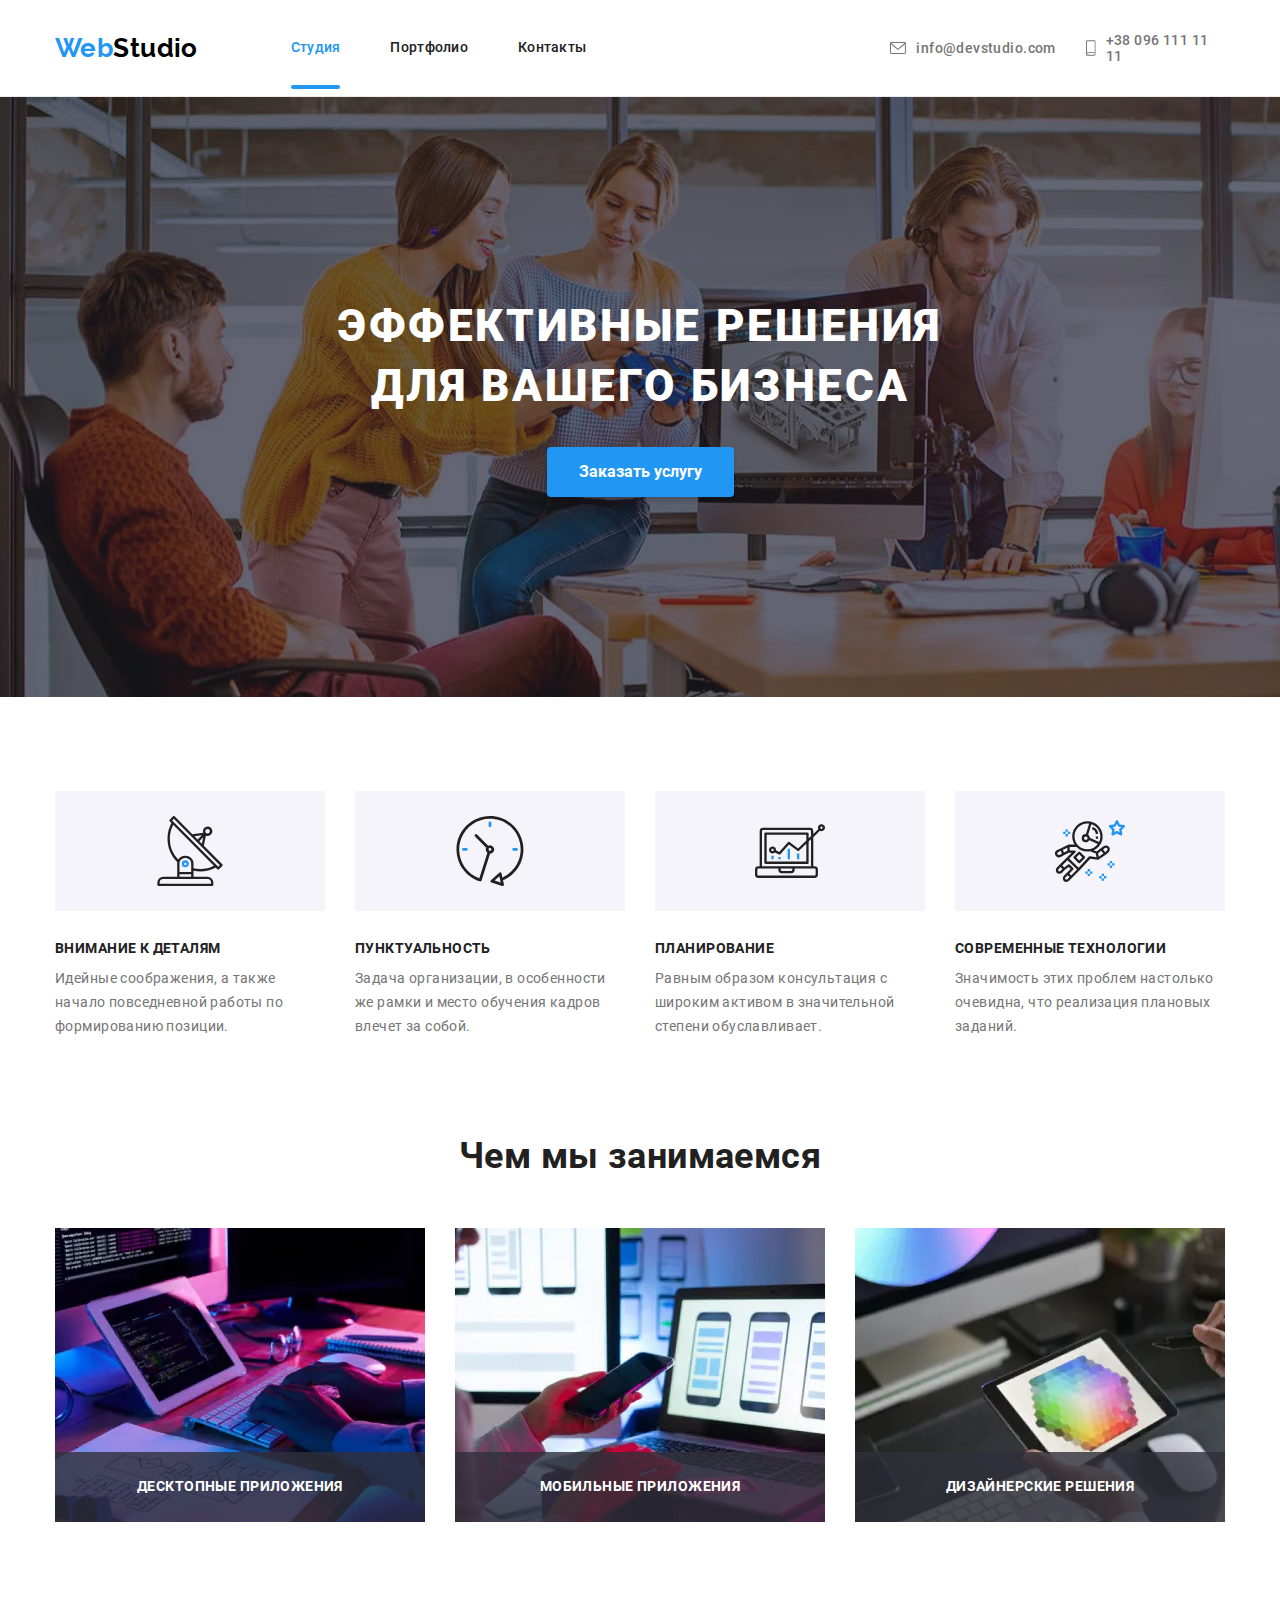
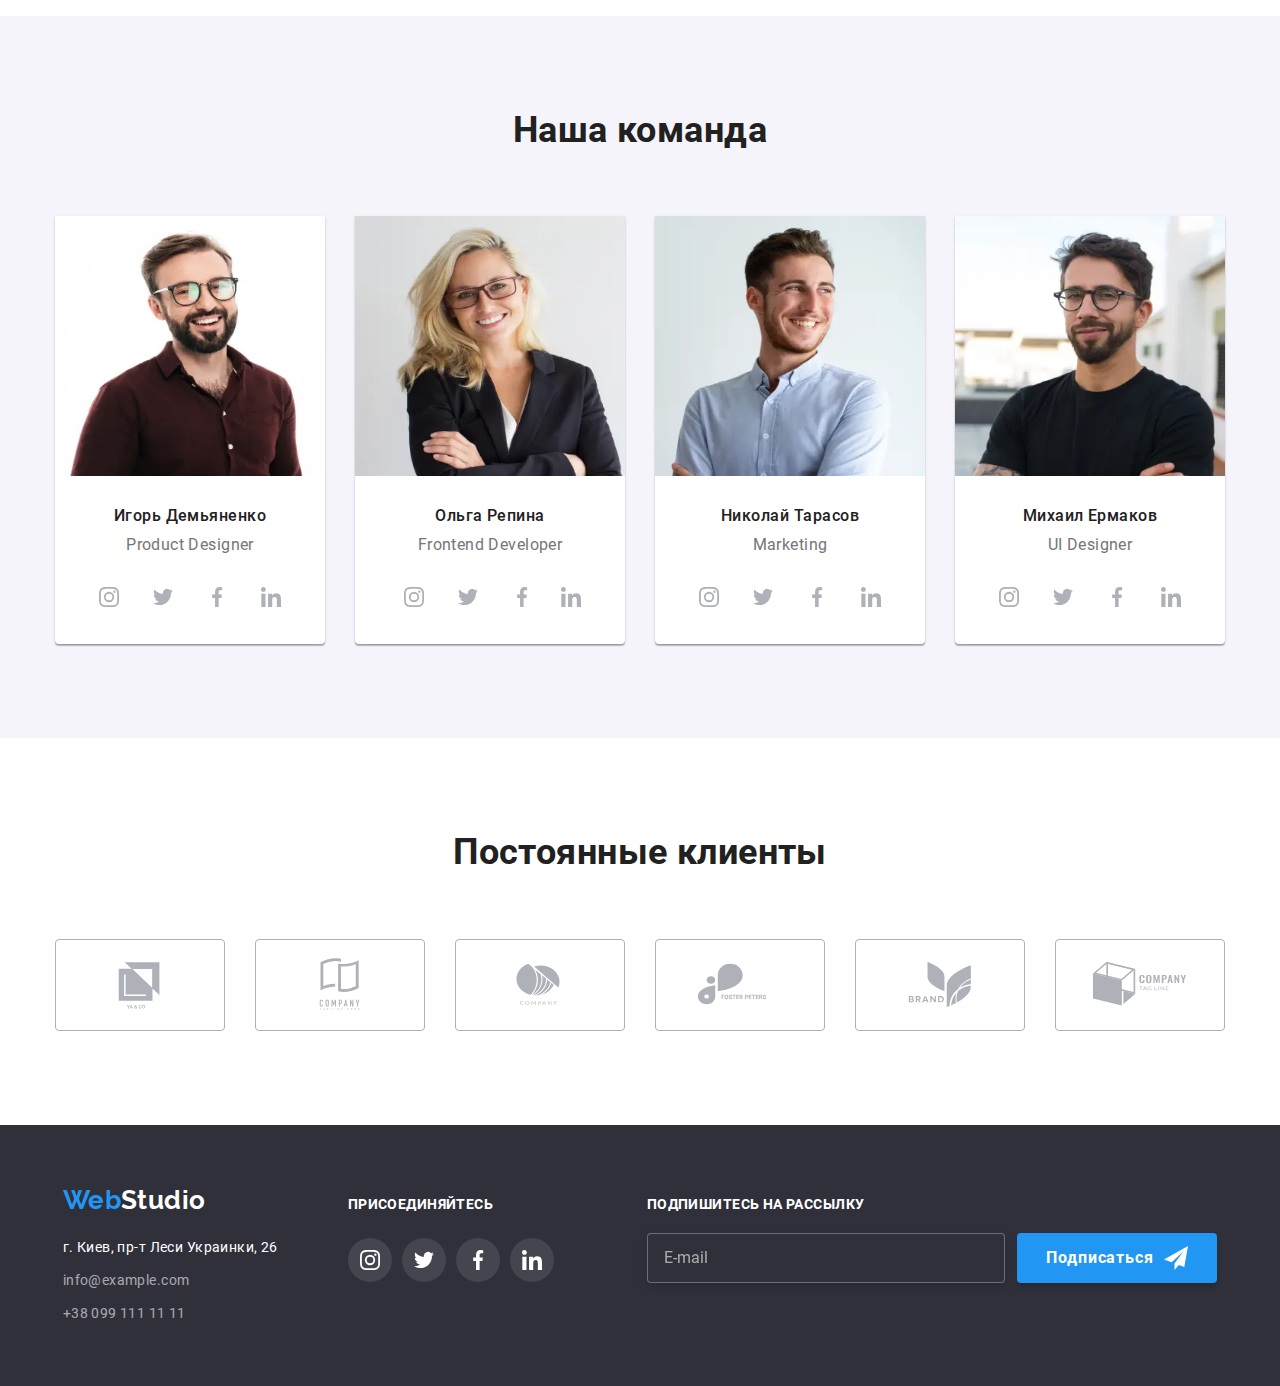
==== index.html @ 0803b1b2 "Домашня робота №8 готова" ====
<!DOCTYPE html>
<html lang="ru">
  <head>
    <meta charset="UTF-8" />
    <meta http-equiv="X-UA-Compatible" content="IE=edge" />
    <meta name="viewport" content="width=device-width, initial-scale=1.0" />
    <title>Document</title>
    <link rel="preconnect" href="https://fonts.googleapis.com" />
    <link rel="preconnect" href="https://fonts.gstatic.com" crossorigin />
    <link rel="stylesheet" href="./css/main.min.css" />
  </head>

  <body>
    <!--Шапка сайта-->

    <header class="header">
      <div class="container header__container">
        <a href="./index.html" class="logo header__logo"
          >Web<span class="header__logo header__logo--dark">Studio</span>
        </a>
        <button
          class="header-button"
          type="button"
          aria-expanded="false"
          aria-controls="header-menu"
          data-menu-button
        >
          <svg
            class="header-button__icon"
            width="40px"
            height="40px"
            aria-label="Переключатель мобільного меню"
          >
            <use class="header-button__icon--open" href="./images/icons.svg#icon-openmenu"></use>
            <use class="header-button__icon--close" href="./images/icons.svg#icon-closemenu"></use>
          </svg>
        </button>
        <div class="header__container-overlay" id="header-menu" data-menu>
          <nav class="header-nav">
            <ul class="header-nav__list list">
              <li class="header-nav__list-item">
                <a
                  href="./index.html"
                  class="header-nav__list-link link header-nav__list-link--current"
                  >Студия</a
                >
              </li>
              <li class="header-nav__list-item">
                <a href="./portfolio.html" class="header-nav__list-link link">Портфолио</a>
              </li>
              <li class="header-nav__list-item">
                <a href="" class="header-nav__list-link link">Контакты</a>
              </li>
            </ul>
          </nav>

          <!--Контакты компании-->

          <div class="header__contacts-container">
            <ul class="header__contacts list">
              <li class="header__contacts-item">
                <a
                  href="mailto:info@devstudio.com"
                  class="header__contacts-link header__contacts-link--envelope link"
                >
                  <svg
                    class="header__contacts-icon header__contacts-icon--envelope"
                    width="16px"
                    height="12px"
                  >
                    <use href="./images/icons.svg#icon-envelope"></use></svg
                  >info@devstudio.com</a
                >
              </li>
              <li class="header__contacts-item">
                <a
                  href="tel:+380961111111"
                  class="header__contacts-link header__contacts-link--smartphone link"
                >
                  <svg
                    class="header__contacts-icon header__contacts-icon--smartphone"
                    width="10px"
                    height="16px"
                  >
                    <use href="./images/icons.svg#icon-smartphone"></use></svg
                  >+38 096 111 11 11</a
                >
              </li>
            </ul>
          </div>
          <div class="header-button__socials">
            <ul class="header-button__list list">
              <li class="header-button__list-item">
                <a
                  class="header-button__list-link header-button__list-link--instagram link"
                  href=""
                  aria-label="Instagram"
                  target="_blank"
                  rel="noopener norferrer"
                  >Instagram</a
                >
              </li>
              <li class="header-button__list-item">
                <a
                  class="header-button__list-link header-button__list-link--twitter link"
                  href=""
                  aria-label="Twitter"
                  target="_blank"
                  rel="noopener norferrer"
                  >Twitter</a
                >
              </li>
              <li class="header-button__list-item">
                <a
                  class="header-button__list-link header-button__list-link--facebook link"
                  href=""
                  aria-label="Facebook"
                  target="_blank"
                  rel="noopener norferrer"
                  >Facebook</a
                >
              </li>
              <li class="header-button__list-item">
                <a
                  class="header-button__list-link header-button__list-link--linkedin link"
                  href=""
                  aria-label="Linkedin"
                  target="_blank"
                  rel="noopener norferrer"
                  >LinkedIn</a
                >
              </li>
            </ul>
          </div>
        </div>
      </div>
    </header>

    <main>
      <!--Герой-->

      <section class="hero">
        <div class="hero__container">
          <h1 class="hero__title">Эффективные решения для вашего бизнеса</h1>
          <button data-modal-open type="button" class="hero__button">Заказать услугу</button>
        </div>
      </section>

      <!--Наши преимущества-->

      <section class="advantage">
        <div class="container advantage__container">
          <ul class="advantage-set list">
            <li class="advantage-set__item">
              <div class="advantage-set__container">
                <svg class="advantage-set__icon" width="70px" height="70px">
                  <use href="./images/icons.svg#icon-antenna1"></use>
                </svg>
              </div>
              <h3 class="advantage-set__title">Внимание к деталям</h3>
              <p class="advantage-set__text">
                Идейные соображения, а также начало повседневной работы по формированию позиции.
              </p>
            </li>
            <li class="advantage-set__item">
              <div class="advantage-set__container">
                <svg class="advantage-set__icon" width="70px" height="70px">
                  <use href="./images/icons.svg#icon-clock1"></use>
                </svg>
              </div>
              <h3 class="advantage-set__title">Пунктуальность</h3>
              <p class="advantage-set__text">
                Задача организации, в особенности же рамки и место обучения кадров влечет за собой.
              </p>
            </li>
            <li class="advantage-set__item">
              <div class="advantage-set__container">
                <svg class="advantage-set__icon" width="70px" height="70px">
                  <use href="./images/icons.svg#icon-diagram1"></use>
                </svg>
              </div>
              <h3 class="advantage-set__title">Планирование</h3>
              <p class="advantage-set__text">
                Равным образом консультация с широким активом в значительной степени обуславливает.
              </p>
            </li>
            <li class="advantage-set__item">
              <div class="advantage-set__container">
                <svg class="advantage-set__icon" width="70px" height="70px">
                  <use href="./images/icons.svg#icon-astronaut1"></use>
                </svg>
              </div>
              <h3 class="advantage-set__title">Современные технологии</h3>
              <p class="advantage-set__text">
                Значимость этих проблем настолько очевидна, что реализация плановых заданий.
              </p>
            </li>
          </ul>
        </div>
      </section>

      <!--Сфера предоставления услуг компании-->

      <section class="functions">
        <div class="container functions__container">
          <h2 class="functions__title">Чем мы занимаемся</h2>
          <ul class="functions-set list">
            <li class="functions-set__item">
              <div class="functions-set__thumb">
                <picture>
                  <source
                    srcset="
                      ./mainphotos/functions/desktop/desktop-370.webp   370w,
                      ./mainphotos/functions/desktop/desktop-740.webp   740w,
                      ./mainphotos/functions/desktop/desktop-1110.webp 1110w
                    "
                    type="image/webp"
                    media="(min-width: 1200px)"
                    sizes="(min-width: 1200px) 370px, 100vw"
                  />
                  <img
                    srcset="
                      ./mainphotos/functions/desktop/desktop-370.jpg   370w,
                      ./mainphotos/functions/desktop/desktop-740.jpg   740w,
                      ./mainphotos/functions/desktop/desktop-1110.jpg 1110w
                    "
                    src="./mainphotos/functions/desktop/desktop-370.jpg"
                    alt="Работа с приложениями компьютера"
                    media="(min-width: 1200px)"
                    sizes="(min-width: 1200px) 370px, 100vw"
                  />
                </picture>
                <p class="functions-set__text">Десктопные приложения</p>
              </div>
            </li>
            <li class="functions-set__item">
              <div class="functions-set__thumb">
                <picture>
                  <source
                    srcset="
                      ./mainphotos/functions/mobile/mobile-370.webp   370w,
                      ./mainphotos/functions/mobile/mobile-740.webp   740w,
                      ./mainphotos/functions/mobile/mobile-1110.webp 1110w
                    "
                    type="image/webp"
                    media="(min-width: 1200px)"
                    sizes="(min-width: 1200px) 370px, 100vw"
                  />
                  <img
                    srcset="
                      ./mainphotos/functions/mobile/mobile-370.jpg   370w,
                      ./mainphotos/functions/mobile/mobile-740.jpg   740w,
                      ./mainphotos/functions/mobile/mobile-1110.jpg 1110w
                    "
                    src="./mainphotos/functions/mobile/mobile-370.jpg"
                    alt="Работа с приложениями телефонов"
                    media="(min-width: 1200px)"
                    sizes="(min-width: 1200px) 370px, 100vw"
                  />
                </picture>
                <p class="functions-set__text">Мобильные приложения</p>
              </div>
            </li>
            <li class="functions-set__item">
              <div class="functions-set__thumb">
                <picture>
                  <source
                    srcset="
                      ./mainphotos/functions/design/design-370.webp   370w,
                      ./mainphotos/functions/design/design-740.webp   740w,
                      ./mainphotos/functions/design/design-1110.webp 1110w
                    "
                    type="image/webp"
                    media="(min-width: 1200px)"
                    sizes="(min-width: 1200px) 370px, 100vw"
                  />
                  <img
                    srcset="
                      ./mainphotos/functions/design/design-370.jpg   370w,
                      ./mainphotos/functions/design/design-740.jpg   740w,
                      ./mainphotos/functions/design/design-1110.jpg 1110w
                    "
                    src="./mainphotos/functions/design/design-370.jpg"
                    alt="Работа с приложениями планшетов"
                    media="(min-width: 1200px)"
                    sizes="(min-width: 1200px) 370px, 100vw"
                  />
                </picture>
                <p class="functions-set__text">Дизайнерские решения</p>
              </div>
            </li>
          </ul>
        </div>
      </section>

      <!--Команда компании-->

      <section class="team">
        <div class="container team__container">
          <h2 class="team__title">Наша команда</h2>
          <ul class="team-list list">
            <li class="team-list__item">
              <picture>
                <!-- Mobile -->
                <source
                  srcset="
                    ./mainphotos/staff/mobile/igor/webp/igor-450.webp   450w,
                    ./mainphotos/staff/mobile/igor/webp/igor-900.webp   900w,
                    ./mainphotos/staff/mobile/igor/webp/igor-1350.webp 1350w
                  "
                  type="image/webp"
                  media="(max-width: 767px)"
                  sizes="(max-width: 767px) 450px, 100vw"
                />
                <source
                  srcset="
                    ./mainphotos/staff/mobile/igor/jpeg/igor-450.jpg   450w,
                    ./mainphotos/staff/mobile/igor/jpeg/igor-900.jpg   900w,
                    ./mainphotos/staff/mobile/igor/jpeg/igor-1350.jpg 1350w
                  "
                  media="(max-width: 767px)"
                  sizes="(max-width: 767px) 450px, 100vw"
                />
                <!-- Tablet -->
                <source
                  srcset="
                    ./mainphotos/staff/tablet/igor/webp/igor-354.webp   354w,
                    ./mainphotos/staff/tablet/igor/webp/igor-708.webp   708w,
                    ./mainphotos/staff/tablet/igor/webp/igor-1062.webp 1062w
                  "
                  type="image/webp"
                  media="(min-width: 768px)"
                  sizes="(min-width: 768px) 354px, 100vw"
                />
                <source
                  srcset="
                    ./mainphotos/staff/tablet/igor/jpeg/igor-354.jpg   354w,
                    ./mainphotos/staff/tablet/igor/jpeg/igor-708.jpg   708w,
                    ./mainphotos/staff/tablet/igor/jpeg/igor-1062.jpg 1062w
                  "
                  media="(min-width: 768px)"
                  sizes="(min-width: 768px) 354px, 100vw"
                />
                <!-- Desktop -->
                <source
                  srcset="
                    ./mainphotos/staff/desktop/igor/webp/igor-270.webp 270w,
                    ./mainphotos/staff/desktop/igor/webp/igor-540.webp 540w,
                    ./mainphotos/staff/desktop/igor/webp/igor-810.webp 810w
                  "
                  type="image/webp"
                  media="(min-width: 1200px)"
                  sizes="(min-width: 1200px) 270px, 100vw"
                />
                <source
                  srcset="
                    ./mainphotos/staff/desktop/igor/jpeg/igor-270.jpg 270w,
                    ./mainphotos/staff/desktop/igor/jpeg/igor-540.jpg 540w,
                    ./mainphotos/staff/desktop/igor/jpeg/igor-810.jpg 810w
                  "
                  media="(min-width: 1200px)"
                  sizes="(min-width: 1200px) 270px, 100vw"
                />
                <img
                  class="team-list__photo"
                  src="./mainphotos/staff/tablet/igor/jpeg/igor-354.jpg"
                  alt="Product Designer"
                />
              </picture>
              <div class="team-overlay">
                <h3 class="team-overlay__identity">Игорь Демьяненко</h3>
                <p class="team-overlay__desc">Product Designer</p>
                <ul class="team-socials list">
                  <li class="team-socials__item">
                    <a
                      href=""
                      class="team-socials__link link"
                      aria-label="Instagram"
                      target="_blank"
                      rel="noopener norferrer"
                    >
                      <svg class="team-socials__icon" width="20px" height="20px">
                        <use href="./images/icons.svg#icon-instagram1"></use>
                      </svg>
                    </a>
                  </li>
                  <li class="team-socials__item">
                    <a
                      href=""
                      class="team-socials__link link"
                      aria-label="Twitter"
                      target="_blank"
                      rel="noopener norferrer"
                    >
                      <svg class="team-socials__icon" width="20px" height="20px">
                        <use href="./images/icons.svg#icon-twitter1"></use>
                      </svg>
                    </a>
                  </li>
                  <li class="team-socials__item">
                    <a
                      href=""
                      class="team-socials__link link"
                      aria-label="Facebook"
                      target="_blank"
                      rel="noopener norferrer"
                    >
                      <svg class="team-socials__icon" width="20px" height="20px">
                        <use href="./images/icons.svg#icon-facebook1"></use>
                      </svg>
                    </a>
                  </li>
                  <li class="team-socials__item">
                    <a
                      href=""
                      class="team-socials__link link"
                      aria-label="Linkedin"
                      target="_blank"
                      rel="noopener norferrer"
                    >
                      <svg class="team-socials__icon" width="20px" height="20px">
                        <use href="./images/icons.svg#icon-linkedin1"></use>
                      </svg>
                    </a>
                  </li>
                </ul>
              </div>
            </li>
            <li class="team-list__item">
              <picture>
                <!-- Mobile -->
                <source
                  srcset="
                    ./mainphotos/staff/mobile/olga/webp/olga-450.webp   450w,
                    ./mainphotos/staff/mobile/olga/webp/olga-900.webp   900w,
                    ./mainphotos/staff/mobile/olga/webp/olga-1350.webp 1350w
                  "
                  type="image/webp"
                  media="(max-width: 767px)"
                  sizes="(max-width: 767px) 450px, 100vw"
                />
                <source
                  srcset="
                    ./mainphotos/staff/mobile/olga/jpeg/olga-450.jpg   450w,
                    ./mainphotos/staff/mobile/olga/jpeg/olga-900.jpg   900w,
                    ./mainphotos/staff/mobile/olga/jpeg/olga-1350.jpg 1350w
                  "
                  media="(max-width: 767px)"
                  sizes="(max-width: 767px) 450px, 100vw"
                />
                <!-- Tablet -->
                <source
                  srcset="
                    ./mainphotos/staff/tablet/olga/webp/olga-354.webp   354w,
                    ./mainphotos/staff/tablet/olga/webp/olga-708.webp   708w,
                    ./mainphotos/staff/tablet/olga/webp/olga-1062.webp 1062w
                  "
                  type="image/webp"
                  media="(min-width: 768px)"
                  sizes="(min-width: 768px) 354px, 100vw"
                />
                <source
                  srcset="
                    ./mainphotos/staff/tablet/olga/jpeg/olga-354.jpg   354w,
                    ./mainphotos/staff/tablet/olga/jpeg/olga-708.jpg   708w,
                    ./mainphotos/staff/tablet/olga/jpeg/olga-1062.jpg 1062w
                  "
                  media="(min-width: 768px)"
                  sizes="(min-width: 768px) 354px, 100vw"
                />
                <!-- Desktop -->
                <source
                  srcset="
                    ./mainphotos/staff/desktop/olga/webp/olga-270.webp 270w,
                    ./mainphotos/staff/desktop/olga/webp/olga-540.webp 540w,
                    ./mainphotos/staff/desktop/olga/webp/olga-810.webp 810w
                  "
                  type="image/webp"
                  media="(min-width: 1200px)"
                  sizes="(min-width: 1200px) 270px, 100vw"
                />
                <source
                  srcset="
                    ./mainphotos/staff/desktop/olga/jpeg/olga-270.jpg 270w,
                    ./mainphotos/staff/desktop/olga/jpeg/olga-540.jpg 540w,
                    ./mainphotos/staff/desktop/olga/jpeg/olga-810.jpg 810w
                  "
                  media="(min-width: 1200px)"
                  sizes="(min-width: 1200px) 270px, 100vw"
                />
                <img
                  class="team-list__photo"
                  src="./mainphotos/staff/tablet/olga/jpeg/olga-354.jpg"
                  alt="Frontend Developer"
                />
              </picture>
              <div class="team-overlay">
                <h3 class="team-overlay__identity">Ольга Репина</h3>
                <p class="team-overlay__desc">Frontend Developer</p>
                <ul class="team-socials list">
                  <li class="team-socials__item">
                    <a
                      href=""
                      class="team-socials__link link"
                      aria-label="Instagram"
                      target="_blank"
                      rel="noopener norferrer"
                    >
                      <svg class="team-socials__icon" width="20px" height="20px">
                        <use href="./images/icons.svg#icon-instagram1"></use>
                      </svg>
                    </a>
                  </li>
                  <li class="team-socials__item">
                    <a
                      href=""
                      class="team-socials__link link"
                      aria-label="Twitter"
                      target="_blank"
                      rel="noopener norferrer"
                    >
                      <svg class="team-socials__icon" width="20px" height="20px">
                        <use href="./images/icons.svg#icon-twitter1"></use>
                      </svg>
                    </a>
                  </li>
                  <li class="team-socials__item">
                    <a
                      href=""
                      class="team-socials__link link"
                      aria-label="Facebook"
                      target="_blank"
                      rel="noopener norferrer"
                    >
                      <svg class="team-socials__icon" width="20px" height="20px">
                        <use href="./images/icons.svg#icon-facebook1"></use>
                      </svg>
                    </a>
                  </li>
                  <li class="networks-team-list__item">
                    <a
                      href=""
                      class="team-socials__link link"
                      aria-label="Linkedin"
                      target="_blank"
                      rel="noopener norferrer"
                    >
                      <svg class="team-socials__icon" width="20px" height="20px">
                        <use href="./images/icons.svg#icon-linkedin1"></use>
                      </svg>
                    </a>
                  </li>
                </ul>
              </div>
            </li>
            <li class="team-list__item">
              <picture>
                <!-- Mobile -->
                <source
                  srcset="
                    ./mainphotos/staff/mobile/nikolay/webp/nikolay-450.webp   450w,
                    ./mainphotos/staff/mobile/nikolay/webp/nikolay-900.webp   900w,
                    ./mainphotos/staff/mobile/nikolay/webp/nikolay-1350.webp 1350w
                  "
                  type="image/webp"
                  media="(max-width: 767px)"
                  sizes="(max-width: 767px) 450px, 100vw"
                />
                <source
                  srcset="
                    ./mainphotos/staff/mobile/nikolay/jpeg/nikolay-450.jpg   450w,
                    ./mainphotos/staff/mobile/nikolay/jpeg/nikolay-900.jpg   900w,
                    ./mainphotos/staff/mobile/nikolay/jpeg/nikolay-1350.jpg 1350w
                  "
                  media="(max-width: 767px)"
                  sizes="(max-width: 767px) 450px, 100vw"
                />
                <!-- Tablet -->
                <source
                  srcset="
                    ./mainphotos/staff/tablet/nikolay/webp/nikolay-354.webp   354w,
                    ./mainphotos/staff/tablet/nikolay/webp/nikolay-708.webp   708w,
                    ./mainphotos/staff/tablet/nikolay/webp/nikolay-1062.webp 1062w
                  "
                  type="image/webp"
                  media="(min-width: 768px)"
                  sizes="(min-width: 768px) 354px, 100vw"
                />
                <source
                  srcset="
                    ./mainphotos/staff/tablet/nikolay/jpeg/nikolay-354.jpg   354w,
                    ./mainphotos/staff/tablet/nikolay/jpeg/nikolay-708.jpg   708w,
                    ./mainphotos/staff/tablet/nikolay/jpeg/nikolay-1062.jpg 1062w
                  "
                  media="(min-width: 768px)"
                  sizes="(min-width: 768px) 354px, 100vw"
                />
                <!-- Desktop -->
                <source
                  srcset="
                    ./mainphotos/staff/desktop/nikolay/webp/nikolay-270.webp 270w,
                    ./mainphotos/staff/desktop/nikolay/webp/nikolay-540.webp 540w,
                    ./mainphotos/staff/desktop/nikolay/webp/nikolay-810.webp 810w
                  "
                  type="image/webp"
                  media="(min-width: 1200px)"
                  sizes="(min-width: 1200px) 270px, 100vw"
                />
                <source
                  srcset="
                    ./mainphotos/staff/desktop/nikolay/jpeg/nikolay-270.jpg 270w,
                    ./mainphotos/staff/desktop/nikolay/jpeg/nikolay-540.jpg 540w,
                    ./mainphotos/staff/desktop/nikolay/jpeg/nikolay-810.jpg 810w
                  "
                  media="(min-width: 1200px)"
                  sizes="(min-width: 1200px) 270px, 100vw"
                />
                <img
                  class="team-list__photo"
                  src="./mainphotos/staff/tablet/nikolay/jpeg/nikolay-354.jpg"
                  alt="Marketing"
                />
              </picture>
              <div class="team-overlay">
                <h3 class="team-overlay__identity">Николай Тарасов</h3>
                <p class="team-overlay__desc">Marketing</p>
                <ul class="team-socials list">
                  <li class="team-socials__item">
                    <a
                      href=""
                      class="team-socials__link link"
                      aria-label="Instagram"
                      target="_blank"
                      rel="noopener norferrer"
                    >
                      <svg class="team-socials__icon" width="20px" height="20px">
                        <use href="./images/icons.svg#icon-instagram1"></use>
                      </svg>
                    </a>
                  </li>
                  <li class="team-socials__item">
                    <a
                      href=""
                      class="team-socials__link link"
                      aria-label="Twitter"
                      target="_blank"
                      rel="noopener norferrer"
                    >
                      <svg class="team-socials__icon" width="20px" height="20px">
                        <use href="./images/icons.svg#icon-twitter1"></use>
                      </svg>
                    </a>
                  </li>
                  <li class="team-socials__item">
                    <a
                      href=""
                      class="team-socials__link link"
                      aria-label="Facebook"
                      target="_blank"
                      rel="noopener norferrer"
                    >
                      <svg class="team-socials__icon" width="20px" height="20px">
                        <use href="./images/icons.svg#icon-facebook1"></use>
                      </svg>
                    </a>
                  </li>
                  <li class="team-socials__item">
                    <a
                      href=""
                      class="team-socials__link link"
                      aria-label="Linkedin"
                      target="_blank"
                      rel="noopener norferrer"
                    >
                      <svg class="team-socials__icon" width="20px" height="20px">
                        <use href="./images/icons.svg#icon-linkedin1"></use>
                      </svg>
                    </a>
                  </li>
                </ul>
              </div>
            </li>
            <li class="team-list__item">
              <picture>
                <!-- Mobile -->
                <source
                  srcset="
                    ./mainphotos/staff/mobile/mikhail/webp/mikhail-450.webp   450w,
                    ./mainphotos/staff/mobile/mikhail/webp/mikhail-900.webp   900w,
                    ./mainphotos/staff/mobile/mikhail/webp/mikhail-1350.webp 1350w
                  "
                  type="image/webp"
                  media="(max-width: 767px)"
                  sizes="(max-width: 767px) 450px, 100vw"
                />
                <source
                  srcset="
                    ./mainphotos/staff/mobile/mikhail/jpeg/mikhail-450.jpg   450w,
                    ./mainphotos/staff/mobile/mikhail/jpeg/mikhail-900.jpg   900w,
                    ./mainphotos/staff/mobile/mikhail/jpeg/mikhail-1350.jpg 1350w
                  "
                  media="(max-width: 767px)"
                  sizes="(max-width: 767px) 450px, 100vw"
                />
                <!-- Tablet -->
                <source
                  srcset="
                    ./mainphotos/staff/tablet/mikhail/webp/mikhail-354.webp   354w,
                    ./mainphotos/staff/tablet/mikhail/webp/mikhail-708.webp   708w,
                    ./mainphotos/staff/tablet/mikhail/webp/mikhail-1062.webp 1062w
                  "
                  type="image/webp"
                  media="(min-width: 768px)"
                  sizes="(min-width: 768px) 354px, 100vw"
                />
                <source
                  srcset="
                    ./mainphotos/staff/tablet/mikhail/jpeg/mikhail-354.jpg   354w,
                    ./mainphotos/staff/tablet/mikhail/jpeg/mikhail-708.jpg   708w,
                    ./mainphotos/staff/tablet/mikhail/jpeg/mikhail-1062.jpg 1062w
                  "
                  media="(min-width: 768px)"
                  sizes="(min-width: 768px) 354px, 100vw"
                />
                <!-- Desktop -->
                <source
                  srcset="
                    ./mainphotos/staff/desktop/mikhail/webp/mikhail-270.webp 270w,
                    ./mainphotos/staff/desktop/mikhail/webp/mikhail-540.webp 540w,
                    ./mainphotos/staff/desktop/mikhail/webp/mikhail-810.webp 810w
                  "
                  type="image/webp"
                  media="(min-width: 1200px)"
                  sizes="(min-width: 1200px) 270px, 100vw"
                />
                <source
                  srcset="
                    ./mainphotos/staff/desktop/mikhail/jpeg/mikhail-270.jpg 270w,
                    ./mainphotos/staff/desktop/mikhail/jpeg/mikhail-540.jpg 540w,
                    ./mainphotos/staff/desktop/mikhail/jpeg/mikhail-810.jpg 810w
                  "
                  media="(min-width: 1200px)"
                  sizes="(min-width: 1200px) 270px, 100vw"
                />
                <img
                  class="team-list__photo"
                  src="./mainphotos/staff/tablet/mikhail/jpeg/mikhail-354.jpg"
                  alt="UI Designer"
                />
              </picture>
              <div class="team-overlay">
                <h3 class="team-overlay__identity">Михаил Ермаков</h3>
                <p class="team-overlay__desc">UI Designer</p>
                <ul class="team-socials list">
                  <li class="team-socials__item">
                    <a
                      href=""
                      class="team-socials__link link"
                      aria-label="Instagram"
                      target="_blank"
                      rel="noopener norferrer"
                    >
                      <svg class="team-socials__icon" width="20px" height="20px">
                        <use href="./images/icons.svg#icon-instagram1"></use>
                      </svg>
                    </a>
                  </li>
                  <li class="team-socials__item">
                    <a
                      href=""
                      class="team-socials__link link"
                      aria-label="Twitter"
                      target="_blank"
                      rel="noopener norferrer"
                    >
                      <svg class="team-socials__icon" width="20px" height="20px">
                        <use href="./images/icons.svg#icon-twitter1"></use>
                      </svg>
                    </a>
                  </li>
                  <li class="team-socials__item">
                    <a
                      href=""
                      class="team-socials__link link"
                      aria-label="Facebook"
                      target="_blank"
                      rel="noopener norferrer"
                    >
                      <svg class="team-socials__icon" width="20px" height="20px">
                        <use href="./images/icons.svg#icon-facebook1"></use>
                      </svg>
                    </a>
                  </li>
                  <li class="team-socials__item">
                    <a
                      href=""
                      class="team-socials__link link"
                      aria-label="Linkedin"
                      target="_blank"
                      rel="noopener norferrer"
                    >
                      <svg class="team-socials__icon" width="20px" height="20px">
                        <use href="./images/icons.svg#icon-linkedin1"></use>
                      </svg>
                    </a>
                  </li>
                </ul>
              </div>
            </li>
          </ul>
        </div>
      </section>

      <!-------------!!! Постійні Клієнти !!! -------->

      <section class="clients">
        <div class="container">
          <h2 class="clients__title">Постоянные клиенты</h2>
          <ul class="clients-list list">
            <li class="clients-list__item">
              <a href="" class="clients-list__link link" target="_blank" rel="noopener norferrer">
                <svg class="clients-list__icon" width="106" height="60">
                  <use href="./images/icons.svg#icon-yaco"></use>
                </svg>
              </a>
            </li>
            <li class="clients-list__item">
              <a href="" class="clients-list__link link" target="_blank" rel="noopener norferrer">
                <svg class="clients-list__icon" width="106" height="60">
                  <use href="./images/icons.svg#icon-taglinehere"></use>
                </svg>
              </a>
            </li>
            <li class="clients-list__item">
              <a href="" class="clients-list__link link" target="_blank" rel="noopener norferrer">
                <svg class="clients-list__icon" width="106" height="60">
                  <use href="./images/icons.svg#icon-company"></use>
                </svg>
              </a>
            </li>
            <li class="clients-list__item">
              <a href="" class="clients-list__link link" target="_blank" rel="noopener norferrer">
                <svg class="clients-list__icon" width="106" height="60">
                  <use href="./images/icons.svg#icon-fosterpeters"></use>
                </svg>
              </a>
            </li>
            <li class="clients-list__item">
              <a href="" class="clients-list__link link" target="_blank" rel="noopener norferrer">
                <svg class="clients-list__icon" width="106" height="60">
                  <use href="./images/icons.svg#icon-brand"></use>
                </svg>
              </a>
            </li>
            <li class="clients-list__item">
              <a href="" class="clients-list__link link" target="_blank" rel="noopener norferrer">
                <svg class="clients-list__icon" width="106" height="60">
                  <use href="./images/icons.svg#icon-tagline"></use>
                </svg>
              </a>
            </li>
          </ul>
        </div>
      </section>
    </main>

    <!-------------!!! FOOTER !!! -------------->

    <footer class="footer">
      <div class="container footer__container">
        <div class="footer__container-overlay">
          <a href="./index.html" class="logo footer__logo"
            >Web<span class="logo footer__logo--white">Studio</span></a
          >
          <address class="footer__address">
            <ul class="footer-list list">
              <li class="footer-list__item">
                <a
                  href=""
                  class="footer-list__address link"
                  target="_blank"
                  rel="noopener norferrer"
                  >г. Киев, пр-т Леси Украинки, 26</a
                >
              </li>
              <li class="footer-list__item">
                <a href="mailto:info@example.com" class="footer-list__link link"
                  >info@example.com</a
                >
              </li>
              <li class="footer-list__item">
                <a href="tel:+380991111111" class="footer-list__link link">+38 099 111 11 11</a>
              </li>
            </ul>
          </address>
        </div>

        <div class="footer-socials__overlay">
          <strong class="footer-socials__text">ПРИСОЕДИНЯЙТЕСЬ</strong>
          <ul class="footer-socials-list list">
            <li class="footer-socials-list__item">
              <a
                href=""
                class="footer-socials-list__link link"
                aria-label="Instagram"
                target="_blank"
                rel="noopener norferrer"
              >
                <svg class="footer-socials__icon" width="20" height="20">
                  <use href="./images/icons.svg#icon-instagram2"></use>
                </svg>
              </a>
            </li>
            <li class="footer-socials-list__item">
              <a
                href=""
                class="footer-socials-list__link link"
                aria-label="Twitter"
                target="_blank"
                rel="noopener norferrer"
              >
                <svg class="footer-socials__icon" width="20" height="20">
                  <use href="./images/icons.svg#icon-twitter2"></use>
                </svg>
              </a>
            </li>
            <li class="footer-socials-list__item">
              <a
                href=""
                class="footer-socials-list__link link"
                aria-label="Facebook"
                target="_blank"
                rel="noopener norferrer"
              >
                <svg class="footer-socials__icon" width="20" height="20">
                  <use href="./images/icons.svg#icon-facebook2"></use>
                </svg>
              </a>
            </li>
            <li class="footer-socials-list__item">
              <a
                href=""
                class="footer-socials-list__link link"
                aria-label="Linkedin"
                target="_blank"
                rel="noopener norferrer"
              >
                <svg class="footer-socials__icon" width="20" height="20">
                  <use href="./images/icons.svg#icon-linkedin2"></use>
                </svg>
              </a>
            </li>
          </ul>
        </div>
        <form class="footer-form">
          <div class="footer-form__overlay">
            <label for="subscription" class="footer-form__label">
              <strong class="footer-form__subscription">Подпишитесь на рассылку</strong>
            </label>
            <input
              type="email"
              name="email"
              required
              id="subscription"
              placeholder="E-mail"
              class="footer-form__input"
            />
          </div>
          <button class="footer-form__button" type="submit">
            Подписаться
            <svg class="footer-form__icon" width="24" height="24">
              <use href="./images/icons.svg#icon-icon-subscription-telegram"></use>
            </svg>
          </button>
        </form>
      </div>
    </footer>

    <!-- ----------!!! Модальне вікно !!!---------- -->

    <div class="backdrop is-hidden" data-modal>
      <div class="modal">
        <button data-modal-close type="button" class="modal__close-btn">
          <svg class="modal__close-icon" width="18" height="18">
            <use href="./images/icons.svg#icon-close-modal-window"></use>
          </svg>
        </button>

        <p class="modal__heading">Оставьте свои данные, мы вам перезвоним</p>

        <!-- Форми модального вікна ! -->

        <form class="modal-form" name="signup_form" autocomplete="off">
          <div class="modal-form__overlay" role="group">
            <div class="modal-form__field">
              <label for="name" class="modal-form__label">Имя</label>
              <div class="modal-form__wrapper">
                <input
                  type="text"
                  name="username"
                  id="name"
                  placeholder=" "
                  required
                  pattern="^[a-zA-Z]+\s[a-zA-Z]+$"
                  title="Username must be two words separated by space."
                  class="modal-form__input"
                />
                <svg class="modal-form__icon" width="18" height="18">
                  <use href="./images/icons.svg#icon-person-black-18dp"></use>
                </svg>
              </div>
            </div>
            <div class="modal-form__field">
              <label for="telephone" class="modal-form__label">Телефон</label>
              <div class="modal-form__wrapper">
                <input
                  type="tel"
                  name="phone_number"
                  id="telephone"
                  min="5"
                  required
                  class="modal-form__input phone"
                />
                <svg class="modal-form__icon" width="18" height="18">
                  <use href="./images/icons.svg#icon-phone-black-18dp"></use>
                </svg>
              </div>
            </div>
            <div class="modal-form__field">
              <label for="mail" class="modal-form__label">Почта</label>
              <div class="modal-form__wrapper">
                <input
                  type="email"
                  name="email"
                  id="mail"
                  required
                  class="modal-form__input email"
                />
                <svg class="modal-form__icon" width="18" height="18">
                  <use href="./images/icons.svg#icon-email-black-18dp"></use>
                </svg>
              </div>
            </div>
            <div class="modal-form__textarea">
              <label for="textarea" class="modal-form__textarea-label">Комментарий</label>
              <textarea
                class="modal-form__textarea-input"
                id="textarea"
                name="feedback"
                rows="5"
                placeholder="Введите текст"
              ></textarea>
            </div>
            <div class="modal-form__checkbox">
              <input
                type="checkbox"
                name="user-checkbox"
                id="agreement"
                value="yes"
                required
                class="modal-form__checkbox-input"
              />
              <label for="agreement" class="modal-form__label-checkbox">
                <span
                  class="modal-form__checkbox-agreement"
                  role="checkbox"
                  aria-labelledby="user-checkbox"
                >
                  <svg class="modal-form__agreement-icon" width="16" height="16">
                    <use href="./images/icons.svg#icon-icon-checkbox"></use>
                  </svg>
                </span>
                Соглашаюсь с рассылкой и принимаю<a
                  class="modal-form__checkbox-link link"
                  target="_blank"
                  href=""
                >
                  Условия договора</a
                >
              </label>
            </div>
          </div>
          <button class="modal-form__button" type="submit">Отправить</button>
        </form>
      </div>
    </div>
    <script src="./js/menu.js"></script>
    <script src="./js/modal.js"></script>
  </body>
</html>
---- css/main.min.css ----
/*! modern-normalize v1.1.0 | MIT License | https://github.com/sindresorhus/modern-normalize */*,::before,::after{box-sizing:border-box}html{line-height:1.15;-webkit-text-size-adjust:100%;-moz-tab-size:4;tab-size:4}body{margin:0;font-family:system-ui,-apple-system,"Segoe UI",Roboto,Helvetica,Arial,sans-serif,"Apple Color Emoji","Segoe UI Emoji"}hr{height:0;color:inherit}abbr[title]{text-decoration:underline dotted}b,strong{font-weight:bolder}code,kbd,samp,pre{font-family:ui-monospace,SFMono-Regular,Consolas,"Liberation Mono",Menlo,monospace;font-size:1em}small{font-size:80%}sub,sup{font-size:75%;line-height:0;position:relative;vertical-align:baseline}sub{bottom:-0.25em}sup{top:-0.5em}table{text-indent:0;border-color:inherit}button,input,optgroup,select,textarea{font-family:inherit;font-size:100%;line-height:1.15;margin:0}button,select{text-transform:none}button,[type=button],[type=reset],[type=submit]{--webkit-appearance: button}::-moz-focus-inner{border-style:none;padding:0}:-moz-focusring{outline:1px dotted ButtonText}:-moz-ui-invalid{box-shadow:none}legend{padding:0}progress{vertical-align:baseline}::-webkit-inner-spin-button,::-webkit-outer-spin-button{height:auto}[type=search]{--webkit-appearance: textfield;outline-offset:-2px}::-webkit-search-decoration{--webkit-appearance: none}::-webkit-file-upload-button{--webkit-appearance: button;font:inherit}summary{display:list-item}@font-face{font-family:"Raleway";font-weight:700;font-style:normal;font-display:swap;src:url("../fonts/Raleway/Raleway-Bold.ttf") format("truetype"),url("../fonts/Raleway/Raleway-Bold.woff") format("woff"),url("../fonts/Raleway/Raleway-Bold.woff2") format("woff2")}@font-face{font-family:"Roboto";font-weight:400;font-style:normal;font-display:swap;src:url("../fonts/Roboto/Roboto-Regular.ttf") format("truetype"),url("../fonts/Roboto/roboto-regular-webfont.woff") format("woff"),url("../fonts/Roboto/roboto-regular-webfont.woff2") format("woff2")}@font-face{font-family:"Roboto";font-weight:500;font-style:normal;font-display:swap;src:url("../fonts/Roboto/Roboto-Medium.ttf") format("truetype"),url("../fonts/Roboto/roboto-medium-webfont.woff") format("woff"),url("../fonts/Roboto/roboto-medium-webfont.woff2") format("woff2")}@font-face{font-family:"Roboto";font-weight:700;font-style:normal;font-display:swap;src:url("../fonts/Roboto/Roboto-Bold.ttf") format("truetype"),url("../fonts/Roboto/roboto-bold-webfont.woff") format("woff"),url("../fonts/Roboto/roboto-bold-webfont.woff2") format("woff2")}@font-face{font-family:"Roboto";font-weight:900;font-style:normal;font-display:swap;src:url("../fonts/Roboto/Roboto-Black.ttf") format("truetype"),url("../fonts/Roboto/roboto-black-webfont.woff") format("woff"),url("../fonts/Roboto/roboto-black-webfont.woff2") format("woff2")}.functions__title{font-weight:700;font-size:36px;line-height:1.16;text-align:center;color:#212121}.footer-socials__text,.footer-form__subscription,.functions-set__text,.advantage-set__title{font-weight:700;font-size:14px;font-style:normal;line-height:1.14;text-transform:uppercase;color:#212121}.footer-list__link,.footer-list__address,.advantage-set__text{font-size:14px;font-weight:400;line-height:1.71;font-style:normal;letter-spacing:.03em}.team-overlay__identity{display:block;font-size:16px;font-weight:500;line-height:1.19;letter-spacing:.03em;text-align:center}.footer-form__button,.modal-form__button,.hero__button{display:block;font-family:"Roboto",sans-serif;padding:10px 32px;color:#fff;background-color:#2196f3;box-shadow:0px 4px 4px rgba(0,0,0,.15);border-radius:4px;font-style:normal;font-weight:700;font-size:16px;line-height:1.87;text-align:center;cursor:pointer}html{box-sizing:border-box;scroll-behavior:smooth}p,h1,h2,h3,h4,h5,ul,ol,li{padding:0;margin:0}.list{padding:0;margin:0;list-style:none}.link{display:block;padding:0;margin:0;text-decoration:none}img{display:block;padding-top:0;padding-bottom:0;margin:0;min-width:100%;max-height:auto}body{font-family:"Roboto",sans-serif;font-size:14px;font-style:normal;letter-spacing:.03em;color:#757575;background-color:#fff}body.modal-open{overflow:hidden}.container{max-width:1200px;width:100%;padding:0 15px;margin:0 auto}.hero__button{margin:0 auto;border:none;transition-property:background-color;transition-duration:250ms;transition-timing-function:var(--main-timing-function)}.hero__button:hover,.hero__button:focus{background-color:#188ce8}.modal-form__button{padding:10px 55px;margin:0 auto;transform:scaleX(1);border:1px solid #2196f3;transition-property:transform,border-color;transition-duration:250ms;transition-timing-function:cubic-bezier(0.4, 0, 0.2, 1)}.modal-form__button:hover,.modal-form__button:focus{transform:scaleX(1.02);border-color:#fff}.team-socials__icon,.clients-list__icon,.footer-socials__icon{fill:currentColor}@media screen and (min-width: 1200px){.header{display:flex;justify-content:center;align-items:center}}@media screen and (min-width: 768px)and (max-width: 1199px){.header__container{display:flex;justify-content:space-between;align-items:center}}@media screen and (min-width: 1200px){.header__container{display:flex;justify-content:center;align-items:center}}@media screen and (min-width: 768px)and (max-width: 1199px){.header__container-overlay{display:flex;justify-content:space-between;align-items:center}}@media screen and (min-width: 1200px){.header__container-overlay{display:flex;justify-content:center;align-items:center}}@media screen and (min-width: 768px)and (max-width: 1199px){.header-nav__list{display:flex;justify-content:space-between;align-items:center}}@media screen and (min-width: 1200px){.header-nav__list{display:flex;justify-content:center;align-items:center}}@media screen and (min-width: 768px)and (max-width: 1199px){.header__contacts-container{display:flex;justify-content:center;align-items:center;width:140px;height:40px}}@media screen and (min-width: 768px)and (max-width: 1199px){.header__contacts{display:inline-flex;flex-wrap:wrap}}@media screen and (min-width: 1200px){.header__contacts{display:flex;justify-content:center;align-items:center}}@media screen and (min-width: 768px){.header__contacts-link{display:flex;justify-content:center;align-items:center}}.advantage-set{display:flex;justify-content:center;align-items:center;margin:-15px}.advantage-set__item{margin:15px}@media screen and (max-width: 1199px){.advantage-set{flex-wrap:wrap}}@media screen and (min-width: 768px)and (max-width: 1199px){.advantage-set__item{flex-basis:calc((100% - 30 * 2) / 2)}}@media screen and (min-width: 1200px){.advantage-set__item{flex-basis:calc((100% - 30 * 4) / 4)}}.advantage-set__container{display:flex;justify-content:center;align-items:center}.functions-set{display:flex;justify-content:center;align-items:center;margin:-15px}.functions-set__item{flex-basis:calc((100% - 30 * 3) / 3);margin:15px}.team-list{display:flex;justify-content:center;align-items:center;margin:-15px}.team-list__item{margin:15px}@media screen and (max-width: 1199px){.team-list{flex-wrap:wrap}}@media screen and (min-width: 768px)and (max-width: 1199px){.team-list__item{flex-basis:calc((100% - 30 * 2) / 2)}}@media screen and (min-width: 1200px){.team-list__item{flex-basis:calc((100% - 30 * 4) / 4)}}.team-socials{display:flex;justify-content:center;align-items:center;margin:-5px}.team-socials__item{flex-basis:calc((100% - 10 * 4) / 4);margin:5px}.team-socials__link{display:flex;justify-content:center;align-items:center}.clients-list{display:flex;justify-content:center;align-items:center;flex-wrap:wrap;margin:-15px}.clients-list__item{margin:15px}.clients-list__link{display:flex;justify-content:center;align-items:center}@media screen and (max-width: 767px){.clients-list__item{flex-basis:calc((100% - 30 * 2) / 2)}}@media screen and (min-width: 768px)and (max-width: 1199px){.clients-list__item{flex-basis:calc((100% - 30 * 3) / 3)}}@media screen and (min-width: 1200px){.clients-list__item{flex-basis:calc((100% - 30 * 6) / 6)}}.portfolio__buttons{margin:-4px}.portfolio__buttons-item{flex-basis:calc((100% - 8 * 5) / 5);margin:4px}@media screen and (max-width: 639px){.portfolio__buttons{display:inline-flex;flex-wrap:wrap}}@media screen and (min-width: 640px)and (max-width: 1199px){.portfolio__buttons{display:flex;justify-content:center;align-items:center;flex-wrap:wrap}}@media screen and (min-width: 1200px){.portfolio__buttons{display:flex;justify-content:center;align-items:center}}.portfolio-set{flex-wrap:wrap;margin:-15px}.portfolio-set__item{margin:15px}.portfolio-set__link{display:flex;flex-direction:column;height:100%}.portfolio-set__link-wrapper{flex-grow:1}@media screen and (max-width: 767px){.portfolio-set{display:flex;justify-content:center;align-items:center}}@media screen and (min-width: 768px)and (max-width: 1199px){.portfolio-set{display:inline-flex}.portfolio-set__item{flex-basis:calc((100% - 30 * 2) / 2)}}@media screen and (min-width: 1200px){.portfolio-set{display:flex;justify-content:center;align-items:center}.portfolio-set__item{flex-basis:calc((100% - 30 * 3) / 3)}}@media screen and (max-width: 767px){.footer__container{display:flex;justify-content:center;align-items:center;flex-direction:column}.footer__container-overlay{display:flex;justify-content:center;align-items:center;flex-direction:column;margin-bottom:60px}}@media screen and (min-width: 768px)and (max-width: 1199px){.footer__container{display:flex;justify-content:center;align-items:baseline;flex-wrap:wrap}.footer__container-overlay{display:flex;justify-content:center;align-items:center;flex-direction:column}}@media screen and (min-width: 1200px){.footer__container{display:flex;justify-content:center;align-items:baseline}}@media screen and (max-width: 1199px){.footer__address{display:flex;justify-content:center;align-items:center;flex-direction:column}.footer-list{display:flex;justify-content:center;align-items:center;flex-direction:column}}@media screen and (max-width: 767px){.footer-socials__overlay{display:flex;justify-content:center;align-items:center;flex-direction:column;margin-bottom:60px}}@media screen and (min-width: 768px)and (max-width: 1199px){.footer-socials__overlay{display:flex;justify-content:center;align-items:center;flex-direction:column;margin-left:165px}}@media screen and (min-width: 1200px){.footer-socials__overlay{margin-left:70px}}.footer-socials-list{display:flex;justify-content:center;align-items:center;margin:-5px}.footer-socials-list__item{flex-basis:calc((100% - 10 * 4) / 4);margin:5px}.footer-socials-list__link{display:flex;justify-content:center;align-items:center}.footer-form{display:flex;justify-content:center;align-items:center}@media screen and (max-width: 1199px){.footer-form{display:flex;justify-content:center;align-items:center;flex-direction:column}.footer-form__overlay{display:flex;justify-content:center;align-items:center;flex-direction:column;margin-bottom:20px}.footer-form__input{display:flex;justify-content:center;align-items:center}}@media screen and (min-width: 768px)and (max-width: 1199px){.footer-form{margin-top:60px}}@media screen and (min-width: 1200px){.footer-form__button{display:flex;justify-content:center;align-items:center;align-self:flex-end}}.footer-form__overlay{display:flex;flex-direction:column}.modal-form__checkbox{display:flex;justify-content:center;align-items:center}.header{width:100%;border-bottom:1px solid #ececec}.header__logo{padding:0;margin:0}.header__logo--dark{color:#000}@media screen and (min-width: 768px){.header__container-overlay{margin-left:88px}}@media screen and (min-width: 1200px){.header__container-overlay{margin-left:93px}}@media screen and (min-width: 768px){.header-nav__list-item:not(:last-child){margin-right:50px}}.header-nav__list-link{color:#212121}@media screen and (max-width: 767px){.header-nav__list-link{font-style:normal;font-weight:500;font-size:40px;line-height:1.17;letter-spacing:.02em}}@media screen and (min-width: 768px){.header-nav__list-link{padding-top:32px;padding-bottom:32px;font-weight:500;font-size:14px;font-style:normal;line-height:1.14;letter-spacing:.02em}}.header-nav__list-link:hover,.header-nav__list-link:focus{color:#2196f3}.header-nav__list-link,.header__contacts-link{transition-property:color;transition-duration:250ms;transition-timing-function:var(--main-timing-function)}@media screen and (min-width: 768px){.header__contacts-container{margin-left:88px}}@media screen and (min-width: 1200px){.header__contacts-container{margin-left:304px}}@media screen and (min-width: 768px)and (max-width: 1199px){.header__contacts-item:first-child{padding:0;margin-bottom:10px}}@media screen and (min-width: 1200px){.header__contacts-item:first-child{margin-right:30px}}@media screen and (max-width: 767px){.header__contacts-icon{display:none}}@media screen and (min-width: 768px){.header__contacts-icon{fill:currentColor;margin-right:10px}.header__contacts-icon--envelope{width:14px;height:10px}.header__contacts-icon--smartphone{width:10px;height:14px}}@media screen and (min-width: 1200px){.header__contacts-icon--envelope{width:16px;height:12px}.header__contacts-icon--smartphone{width:10px;height:16px}}.header__contacts-link{color:#757575}.header__contacts-link:hover,.header__contacts-link:focus{color:#2196f3}@media screen and (min-width: 768px)and (max-width: 1199px){.header__contacts-link{font-size:12px;line-height:1.16}}@media screen and (min-width: 1200px){.header__contacts-link{padding-top:32px;padding-bottom:32px;font-size:14px;font-weight:500}}@media screen and (max-width: 767px){.header__contacts-link--envelope{font-style:normal;font-weight:500;font-size:24px;line-height:1.16;letter-spacing:.02em}.header__contacts-link--smartphone{font-style:normal;font-weight:500;font-size:34px;line-height:1.17;letter-spacing:.02em}}@media screen and (min-width: 768px){.header-nav__list-link--current{position:relative;color:#2196f3}.header-nav__list-link--current::after{content:"";position:absolute;left:0;bottom:-1px;width:100%;height:4px;background-color:#2196f3;border-radius:2px;animation-name:ChangeScaleX;animation-duration:250ms;animation-timing-function:cubic-bezier(0.4, 0, 0.2, 1)}}@keyframes ChangeScaleX{0%{transform:scaleX(0)}100%{transform:scaleX(1)}}.logo{font-family:"Raleway";font-weight:700;text-decoration:none;color:#2196f3}@media screen and (max-width: 767px){.logo{padding-top:16px;padding-bottom:16px}}@media screen and (max-width: 1199px){.logo{font-size:24px;line-height:1.16}}@media screen and (min-width: 1200px){.logo{font-size:26px;line-height:1.2}}.advantage{display:flex;justify-content:center;align-items:center}@media screen and (max-width: 1199px){.advantage{padding-top:60px;padding-bottom:60px}}@media screen and (min-width: 1200px){.advantage{padding-top:94px;padding-bottom:47px}}@media screen and (max-width: 767px){.advantage-set__item{max-width:450px;width:100%;height:226px}}@media screen and (min-width: 768px)and (max-width: 1199px){.advantage-set__item{max-width:354px;width:100%;height:251px}}@media screen and (min-width: 1200px){.advantage-set__item{max-width:270px;width:100%;height:251px}}.advantage-set__container{margin-bottom:30px;padding:0px;background-color:#f5f4fa}.advantage-set__title{margin-bottom:10px;margin-top:0}@media screen and (max-width: 767px){.advantage-set__container{max-width:450px;width:100%;height:120px}}@media screen and (min-width: 768px)and (max-width: 1199px){.advantage-set__container{max-width:354px;width:100%;height:120px}}@media screen and (min-width: 1200px){.advantage-set__container{max-width:270px;width:100%;height:120px}}.functions{padding-top:47px;padding-bottom:94px}@media screen and (max-width: 1199px){.functions{display:none}}.functions__title{margin-bottom:50px}.functions-set__thumb{position:relative}.functions-set__text{position:absolute;width:100%;left:0;bottom:0;padding-top:27px;padding-bottom:27px;color:#fff;background-color:rgba(47,48,58,.8);text-align:center}.team{background-color:#f5f4fa}@media screen and (max-width: 1199px){.team{padding-top:60px;padding-bottom:60px}.team__title{font-weight:700;font-size:28px;line-height:1.17;text-align:center;color:#212121}.team-list{margin-top:30px}}@media screen and (min-width: 1200px){.team{padding-top:94px;padding-bottom:94px}.team__title{font-weight:700;font-size:36px;line-height:1.16;text-align:center;color:#212121}.team-list{margin-top:50px}.team-list__item{max-width:270px;width:100%;max-height:428px;height:100%}.team-list__photo{max-width:270px;width:100%;max-height:260px;height:100%}}@media screen and (max-width: 767px){.team-list__item{max-width:450px;width:100%;max-height:622px;height:100%}.team-list__photo{max-width:450px;width:100%;max-height:460px;height:100%}}@media screen and (min-width: 768px)and (max-width: 1199px){.team-list__item{max-width:354px;width:100%;max-height:536px;height:100%}.team-list__photo{max-width:354px;width:100%;max-height:374px;height:100%}}.team-list__item{text-align:center;background-color:#fff;box-shadow:0px 1px 3px rgba(0,0,0,.12),0px 1px 1px rgba(0,0,0,.14),0px 2px 1px rgba(0,0,0,.2);border-radius:0px 0px 4px 4px}.team-overlay{padding-top:30px;padding-bottom:30px}.team-overlay__identity{color:#212121;margin-bottom:10px}.team-overlay__desc{font-weight:400;color:#757575;font-size:16px;line-height:1.19}.team-socials{margin-top:16px}.team-socials__link{color:#afb1b8;background-color:#fff;width:44px;height:44px;border-radius:50%;transition-property:color,background-color;transition-duration:250ms;transition-timing-function:cubic-bezier(0.4, 0, 0.2, 1)}.team-socials__link:hover,.team-socials__link:focus{color:#fff;background-color:#2196f3}.clients__title{font-weight:700;text-align:center;color:#212121}@media screen and (max-width: 1199px){.clients{padding-top:60px;padding-bottom:60px}.clients__title{font-size:28px;line-height:1.17}.clients-list{margin-top:30px}}@media screen and (min-width: 1200px){.clients{padding-top:94px;padding-bottom:94px}.clients__title{font-size:36px;line-height:1.16}.clients-list{margin-top:50px}}.clients-list__link{color:#afb1b8;border:1px solid #afb1b8;border-radius:4px;height:92px;transition-property:color,border-color;transition-duration:250ms;transition-timing-function:cubic-bezier(0.4, 0, 0.2, 1)}.clients-list__link:hover,.clients-list__link:focus{color:#2196f3;border-color:#2196f3}@media screen and (max-width: 767px){.clients-list__link{width:210px}}@media screen and (min-width: 768px)and (max-width: 1199px){.clients-list__link{width:226px}}@media screen and (min-width: 1200px){.clients-list__link{width:170px}}@media screen and (max-width: 1199px){.portfolio{padding-top:60px;padding-bottom:60px}.portfolio__buttons{margin-bottom:30px}}@media screen and (min-width: 1200px){.portfolio{padding-top:94px;padding-bottom:94px}.portfolio__buttons{margin-bottom:50px}}.portfolio__buttons-btn{display:block;padding:6px 22px;color:#212121;background-color:#f5f4fa;font-weight:500;font-size:16px;font-style:normal;text-align:center;cursor:pointer;line-height:1.62;letter-spacing:.03em;border-radius:4px;border:rgba(0,0,0,0);transition-property:color,background-color,box-shadow;transition-duration:250ms;transition-timing-function:cubic-bezier(0.4, 0, 0.2, 1)}.portfolio__buttons-btn:hover,.portfolio__buttons-btn:focus{color:#fff;background-color:#2196f3;box-shadow:0px 3px 1px rgba(0,0,0,.1),0px 1px 2px rgba(0,0,0,.08),0px 2px 2px rgba(0,0,0,.12)}.portfolio-set__link{background-color:#fff;transition-property:box-shadow;transition-duration:250ms;transition-timing-function:cubic-bezier(0.4, 0, 0.2, 1)}.portfolio-set__link:hover,.portfolio-set__link:focus{box-shadow:0px 1px 1px rgba(0,0,0,.12),0px 4px 4px rgba(0,0,0,.06),1px 4px 6px rgba(0,0,0,.16)}.portfolio-set__link-photo{max-height:294px;height:100%}@media screen and (max-width: 767px){.portfolio-set__item{max-width:450px;width:100%;max-height:404px;height:100%}.portfolio-set__link-photo{max-width:450px;width:100%}}@media screen and (min-width: 768px)and (max-width: 1199px){.portfolio-set__item{max-width:354px;width:100%;max-height:440px;height:100%}.portfolio-set__link-photo{max-width:354px;width:100%}}@media screen and (min-width: 1200px){.portfolio-set__item{max-width:370px;width:100%;max-height:404px;height:100%}.portfolio-set__link-photo{max-width:370px;width:100%}}.portfolio-set__link-thumb{position:relative;overflow:hidden}.portfolio-set__link-thumb-desc{position:absolute;top:0;left:0;padding-right:24px;padding-left:24px;width:100%;height:100%;transform:translateY(100%);font-size:18px;line-height:1.55;color:#fff;background-color:rgba(33,150,243,.9);transition-property:transform;transition-duration:250ms;transition-timing-function:cubic-bezier(0.4, 0, 0.2, 1)}@media screen and (max-width: 767px){.portfolio-set__link-thumb-desc{padding-top:77px;padding-bottom:77px}}@media screen and (min-width: 768px)and (max-width: 1199px){.portfolio-set__link-thumb-desc{padding-top:49px;padding-bottom:49px}}@media screen and (min-width: 1200px){.portfolio-set__link-thumb-desc{padding-top:63px;padding-bottom:63px}}.portfolio-set__link-wrapper{border-left:1px solid #eee;border-bottom:1px solid #eee;border-right:1px solid #eee;padding-top:20px;padding-left:24px;padding-bottom:20px}.portfolio-set__link-wrapper-title{margin-bottom:4px;color:#212121;font-size:18px;line-height:2;letter-spacing:.06em}.portfolio-set__link-wrapper-text{font-size:16px;font-weight:400;color:#757575;line-height:1.87}.portfolio-set__link:hover .portfolio-set__link-thumb-desc,.portfolio-set__link:focus .portfolio-set__link-thumb-desc{transform:translateY(0)}.footer{padding-top:60px;padding-bottom:60px;background-color:#2f303a}.footer-socials__text,.footer-form__subscription{color:#fff}.footer__logo--white{color:#fff;transition-property:color;transition-duration:250ms;transition-timing-function:cubic-bezier(0.4, 0, 0.2, 1)}.footer__logo--white:hover,.footer__logo--white:focus{color:#2196f3}@media screen and (max-width: 1199px){.footer__logo{font-size:24px;line-height:1.16px}}.footer-list{margin-top:20px}.footer-list__item:not(:first-child){margin-top:9px}.footer-list__address{letter-spacing:.03em;color:#fff;transition-property:color;transition-duration:250ms;transition-timing-function:cubic-bezier(0.4, 0, 0.2, 1)}.footer-list__address:hover,.footer-list__address:focus{color:#2196f3}.footer-list__link{color:rgba(255,255,250,.6);transition-property:color;transition-duration:250ms;transition-timing-function:cubic-bezier(0.4, 0, 0.2, 1)}.footer-list__link:hover,.footer-list__link:focus{color:#2196f3}.footer-socials-list{margin-top:20px}.footer-socials-list__link{width:44px;height:44px;color:#fff;background-color:rgba(255,255,255,.1);border-radius:50%;transition-property:background-color;transition-duration:250ms;transition-timing-function:cubic-bezier(0.4, 0, 0.2, 1)}.footer-socials-list__link:hover,.footer-socials-list__link:focus{background-color:#2196f3}@media screen and (max-width: 1199px){.footer-form__overlay{min-width:450px}}@media screen and (min-width: 1200px){.footer-form{margin-left:93px}.footer-form__overlay{min-width:358px}}.footer-form__label{display:block;margin-bottom:20px}.footer-form__input{padding:15px 16px;max-width:450px;width:100%;height:50px;font-size:16px;line-height:1.25;color:#fff;background-color:#2f303a;border:1px solid rgba(255,255,255,.3);border-radius:4px;outline:none;filter:drop-shadow(0px 4px 4px rgba(0, 0, 0, 0.15))}.footer-form__input::placeholder{color:rgba(255,255,250,.6);font-size:16px;line-height:1.25}.footer-form__button{transform:scale(1);padding:10px 29px;margin-left:12px;letter-spacing:.06em;border:none;transition-property:transform;transition-duration:250ms;transition-timing-function:cubic-bezier(0.4, 0, 0.2, 1)}.footer-form__button:hover,.footer-form__button:focus{transform:scale(1.02)}.footer-form__icon{margin-left:10px}.hero__container{text-align:center;margin:0 auto;background-size:cover;background-repeat:no-repeat}@media screen and (max-width: 480px){.hero__container{padding-top:118px;padding-bottom:118px;background-image:linear-gradient(to right, rgba(47, 48, 58, 0.4), rgba(47, 48, 58, 0.4)),url("../mainphotos/background/mobile/header-480.jpg")}}@media screen and (max-width: 480px)and (min-device-pixel-ratio: 2),screen and (max-width: 480px)and (-webkit-min-device-pixel-ratio: 2),screen and (max-width: 480px)and (-o-min-device-pixel-ratio: 2),screen and (max-width: 480px)and (min-resolution: 192dpi),screen and (max-width: 480px)and (min-resolution: 2dppx){.hero__container{background-image:linear-gradient(to right, rgba(47, 48, 58, 0.4), rgba(47, 48, 58, 0.4)),url("../mainphotos/background/mobile/header-960.jpg")}}@media screen and (max-width: 480px)and (min-device-pixel-ratio: 3),screen and (max-width: 480px)and (-webkit-min-device-pixel-ratio: 3),screen and (max-width: 480px)and (-o-min-device-pixel-ratio: 3),screen and (max-width: 480px)and (min-resolution: 288dpi),screen and (max-width: 480px)and (min-resolution: 3dppx){.hero__container{background-image:linear-gradient(to right, rgba(47, 48, 58, 0.4), rgba(47, 48, 58, 0.4)),url("../mainphotos/background/mobile/header-1440.jpg")}}@media screen and (min-width: 481px)and (max-width: 768px){.hero__container{padding-top:118px;padding-bottom:118px;background-image:linear-gradient(to right, rgba(47, 48, 58, 0.4), rgba(47, 48, 58, 0.4)),url("../mainphotos/background/tablet/header-768.jpg")}}@media screen and (min-width: 481px)and (max-width: 768px)and (min-device-pixel-ratio: 2),screen and (min-width: 481px)and (max-width: 768px)and (-webkit-min-device-pixel-ratio: 2),screen and (min-width: 481px)and (max-width: 768px)and (-o-min-device-pixel-ratio: 2),screen and (min-width: 481px)and (max-width: 768px)and (min-resolution: 192dpi),screen and (min-width: 481px)and (max-width: 768px)and (min-resolution: 2dppx){.hero__container{background-image:linear-gradient(to right, rgba(47, 48, 58, 0.4), rgba(47, 48, 58, 0.4)),url("../mainphotos/background/tablet/header-1536.jpg")}}@media screen and (min-width: 481px)and (max-width: 768px)and (min-device-pixel-ratio: 3),screen and (min-width: 481px)and (max-width: 768px)and (-webkit-min-device-pixel-ratio: 3),screen and (min-width: 481px)and (max-width: 768px)and (-o-min-device-pixel-ratio: 3),screen and (min-width: 481px)and (max-width: 768px)and (min-resolution: 288dpi),screen and (min-width: 481px)and (max-width: 768px)and (min-resolution: 3dppx){.hero__container{background-image:linear-gradient(to right, rgba(47, 48, 58, 0.4), rgba(47, 48, 58, 0.4)),url("../mainphotos/background/tablet/header-2304.jpg")}}@media screen and (min-width: 769px){.hero__container{padding-top:200px;padding-bottom:200px;max-width:1600px;background-image:linear-gradient(to right, rgba(47, 48, 58, 0.4), rgba(47, 48, 58, 0.4)),url("../mainphotos/background/desktop/header-1600.jpg")}}@media screen and (min-width: 769px)and (min-device-pixel-ratio: 2),screen and (min-width: 769px)and (-webkit-min-device-pixel-ratio: 2),screen and (min-width: 769px)and (-o-min-device-pixel-ratio: 2),screen and (min-width: 769px)and (min-resolution: 192dpi),screen and (min-width: 769px)and (min-resolution: 2dppx){.hero__container{background-image:linear-gradient(to right, rgba(47, 48, 58, 0.4), rgba(47, 48, 58, 0.4)),url("../mainphotos/background/desktop/header-3200.jpg")}}@media screen and (min-width: 769px)and (min-device-pixel-ratio: 3),screen and (min-width: 769px)and (-webkit-min-device-pixel-ratio: 3),screen and (min-width: 769px)and (-o-min-device-pixel-ratio: 3),screen and (min-width: 769px)and (min-resolution: 288dpi),screen and (min-width: 769px)and (min-resolution: 3dppx){.hero__container{background-image:linear-gradient(to right, rgba(47, 48, 58, 0.4), rgba(47, 48, 58, 0.4)),url("../mainphotos/background/desktop/header-4800.jpg")}}.hero__title{display:block;margin:0 auto;color:#fff;font-weight:900;font-size:44px;line-height:1.36;letter-spacing:.06em;text-transform:uppercase;max-width:695px;text-align:center;margin-top:0px;margin-bottom:30px}@media screen and (min-width: 1200px){.hero__title{font-size:44px;line-height:1.36;max-width:695px}}.backdrop{position:fixed;top:0;left:0;overflow-y:scroll;width:100%;height:100%;background-color:rgba(0,0,0,.2);transition-property:opacity,visibility;transition-duration:250ms;transition-timing-function:cubic-bezier(0.4, 0, 0.2, 1)}.backdrop.is-hidden{opacity:0;visibility:hidden;pointer-events:none}.backdrop.is-hidden .modal{transform:translate(-50%, -50%) scale(0.5)}.modal{position:absolute;padding:40px;top:50%;left:50%;transform:translate(-50%, -50%) scale(1);background-color:#fff;box-shadow:0px 1px 3px rgba(0,0,0,.12),0px 1px 1px rgba(0,0,0,.14),0px 2px 1px rgba(0,0,0,.2);border-radius:4px;transition-property:transform;transition-duration:250ms;transition-timing-function:cubic-bezier(0.4, 0, 0.2, 1)}@media screen and (max-width: 1199px){.modal{max-width:450px;width:100%;max-height:609px;height:100%}}@media screen and (min-width: 1200px){.modal{max-width:528px;width:100%;max-height:581px;height:100%}}.modal__close-btn{position:absolute;top:8px;right:8px;display:inline-flex;justify-content:center;align-items:center;padding:6px;margin:0;border:1px solid rgba(0,0,0,.1);border-radius:50%;color:#000;background-color:#fff;cursor:pointer;transition-property:color;transition-duration:250ms;transition-timing-function:cubic-bezier(0.4, 0, 0.2, 1)}.modal__close-btn:hover,.modal__close-btn:focus{color:#2196f3}.modal__close-icon{fill:currentColor}.modal__heading{font-size:20px;font-weight:700;color:#212121;text-align:center;margin-bottom:12px}@media screen and (max-width: 1199px){.modal__heading{line-height:1.5}}@media screen and (min-width: 1200px){.modal__heading{line-height:1.15}}.modal-form__overlay{margin-bottom:30px}.modal-form__field{width:100%;margin-bottom:10px}.modal-form__wrapper{position:relative;width:inherit}.modal-form__label,.modal-form__textarea-label{display:block;font-size:12px;font-weight:400;line-height:1.16;letter-spacing:.01em;color:#757575;margin-bottom:4px}.modal-form__input:focus~.modal-form__icon{fill:#2196f3}.modal-form__input{width:inherit;height:40px;padding:11px 12px 11px 42px;margin:0;font-size:16px;font-weight:400;line-height:1.18;letter-spacing:.03em;border:1px solid rgba(33,33,33,.2);border-radius:4px;cursor:pointer;outline:none;transition-property:border-color;transition-duration:250ms;transition-timing-function:cubic-bezier(0.4, 0, 0.2, 1)}.modal-form__input:hover,.modal-form__input:focus{border-color:#2196f3}.modal-form__icon{position:absolute;display:inline-block;top:50%;left:12px;transform:translateY(-50%);transition-property:fill;transition-duration:250ms;transition-timing-function:cubic-bezier(0.4, 0, 0.2, 1)}.modal-form__textarea{display:flex;flex-direction:column;margin-bottom:20px}.modal-form__textarea-input{padding:12px 14px;border:1px solid rgba(33,33,33,.2);border-radius:4px;outline:none;resize:none}.modal-form__textarea-input::placeholder{font-size:14px;font-weight:400;line-height:1.14;letter-spacing:.01em;color:rgba(117,117,117,.5)}.modal-form__checkbox-input{position:absolute;-webkit-appearance:none;-moz-appearance:none;appearance:none}.modal-form__checkbox-link{color:#2196f3;text-indent:5px}.modal-form__label-checkbox{position:relative;display:inline-flex;align-items:center;font-weight:400}@media screen and (max-width: 1199px){.modal-form__label-checkbox{font-size:11.5px;line-height:1.16}}@media screen and (min-width: 1200px){.modal-form__label-checkbox{font-size:14px;line-height:1.71}}.modal-form__label-checkbox::before{content:"";display:inline-block;margin-right:8.4px;width:16px;height:16px;border:2px solid #212121;border-radius:2px;cursor:pointer;background-size:contain;background-position:center;background-repeat:no-repeat;transition-property:background-color,border-color;transition-duration:250ms;transition-timing-function:cubic-bezier(0.4, 0, 0.2, 1)}.modal-form__checkbox-agreement{position:absolute;display:none;top:3px;left:0;transition-property:display;transition-duration:250ms;transition-timing-function:cubic-bezier(0.4, 0, 0.2, 1)}.modal-form__checkbox-input:checked+.modal-form__label-checkbox .modal-form__checkbox-agreement{display:block;cursor:pointer}.modal-form__checkbox-input:checked+.modal-form__label-checkbox::before{background-color:#2196f3;border-color:#2196f3}@media screen and (min-width: 768px){.header-button,.header-button__socials{display:none}}@media screen and (max-width: 767px){.header{position:relative}.header__container{display:flex;justify-content:space-between;align-items:center;max-height:60px;height:100%}}@media screen and (max-width: 767px){.header-button{display:inline-flex;padding:0;margin:0;border:none;background-color:rgba(0,0,0,0)}}@media screen and (max-width: 767px){.header-button .header-button__icon--close{display:none}.header-button.is-open .header-button__icon--close{display:block}.header-button.is-open .header-button__icon--open{display:none}}@media screen and (max-width: 767px){.header-button{color:#212121;transition-property:color;transition-duration:250ms;transition-timing-function:var(--main-timing-function)}.header-button__icon{fill:currentColor}.header-button:hover,.header-button:focus{color:#2196f3}}@media screen and (max-width: 767px){.header__container-overlay{position:absolute;left:0;bottom:-797px;z-index:1;transform:translateY(calc(-100% - 70px));padding:0px 40px 48px 40px;width:100%;height:796px;background-color:#fff;box-shadow:0px 4px 8px rgba(0,0,0,.04),0px 2px 4px rgba(0,0,0,.08),0px 1px 3px rgba(0,0,0,.16);transition-property:transform;transition-duration:250ms;transition-timing-function:var(--main-timing-function)}.header__container-overlay.is-open{transform:translateY(0)}}@media screen and (max-width: 767px){.header-nav{margin-bottom:302px}.header-nav__list-item:not(:last-child){margin-bottom:32px}}@media screen and (max-width: 767px){.header__contacts-container{margin-bottom:64px}}@media screen and (max-width: 767px){.header__contacts{display:inline-flex;flex-direction:column-reverse}.header__contacts-item:last-child{margin-bottom:32px}.header__contacts .header__contacts-link--smartphone{color:#2196f3}}@media screen and (max-width: 767px){.header-button__list{display:inline-flex;flex-wrap:wrap;margin:0}.header-button__list-item:not(:last-child){border-right:1px solid rgba(33,33,33,.2)}.header-button__list-link{font-style:normal;font-weight:500;font-size:18px;line-height:1.22;letter-spacing:.02em;color:#2196f3;cursor:pointer}}@media screen and (max-width: 767px){.header-button__list-link--instagram,.header-button__list-link--twitter,.header-button__list-link--facebook{padding-right:10px}.header-button__list-link--twitter,.header-button__list-link--facebook,.header-button__list-link--linkedin{padding-left:10px}}@media screen and (max-width: 1199px){.hero__title{font-size:26px;line-height:1.61;max-width:360px}}/*# sourceMappingURL=main.min.css.map */
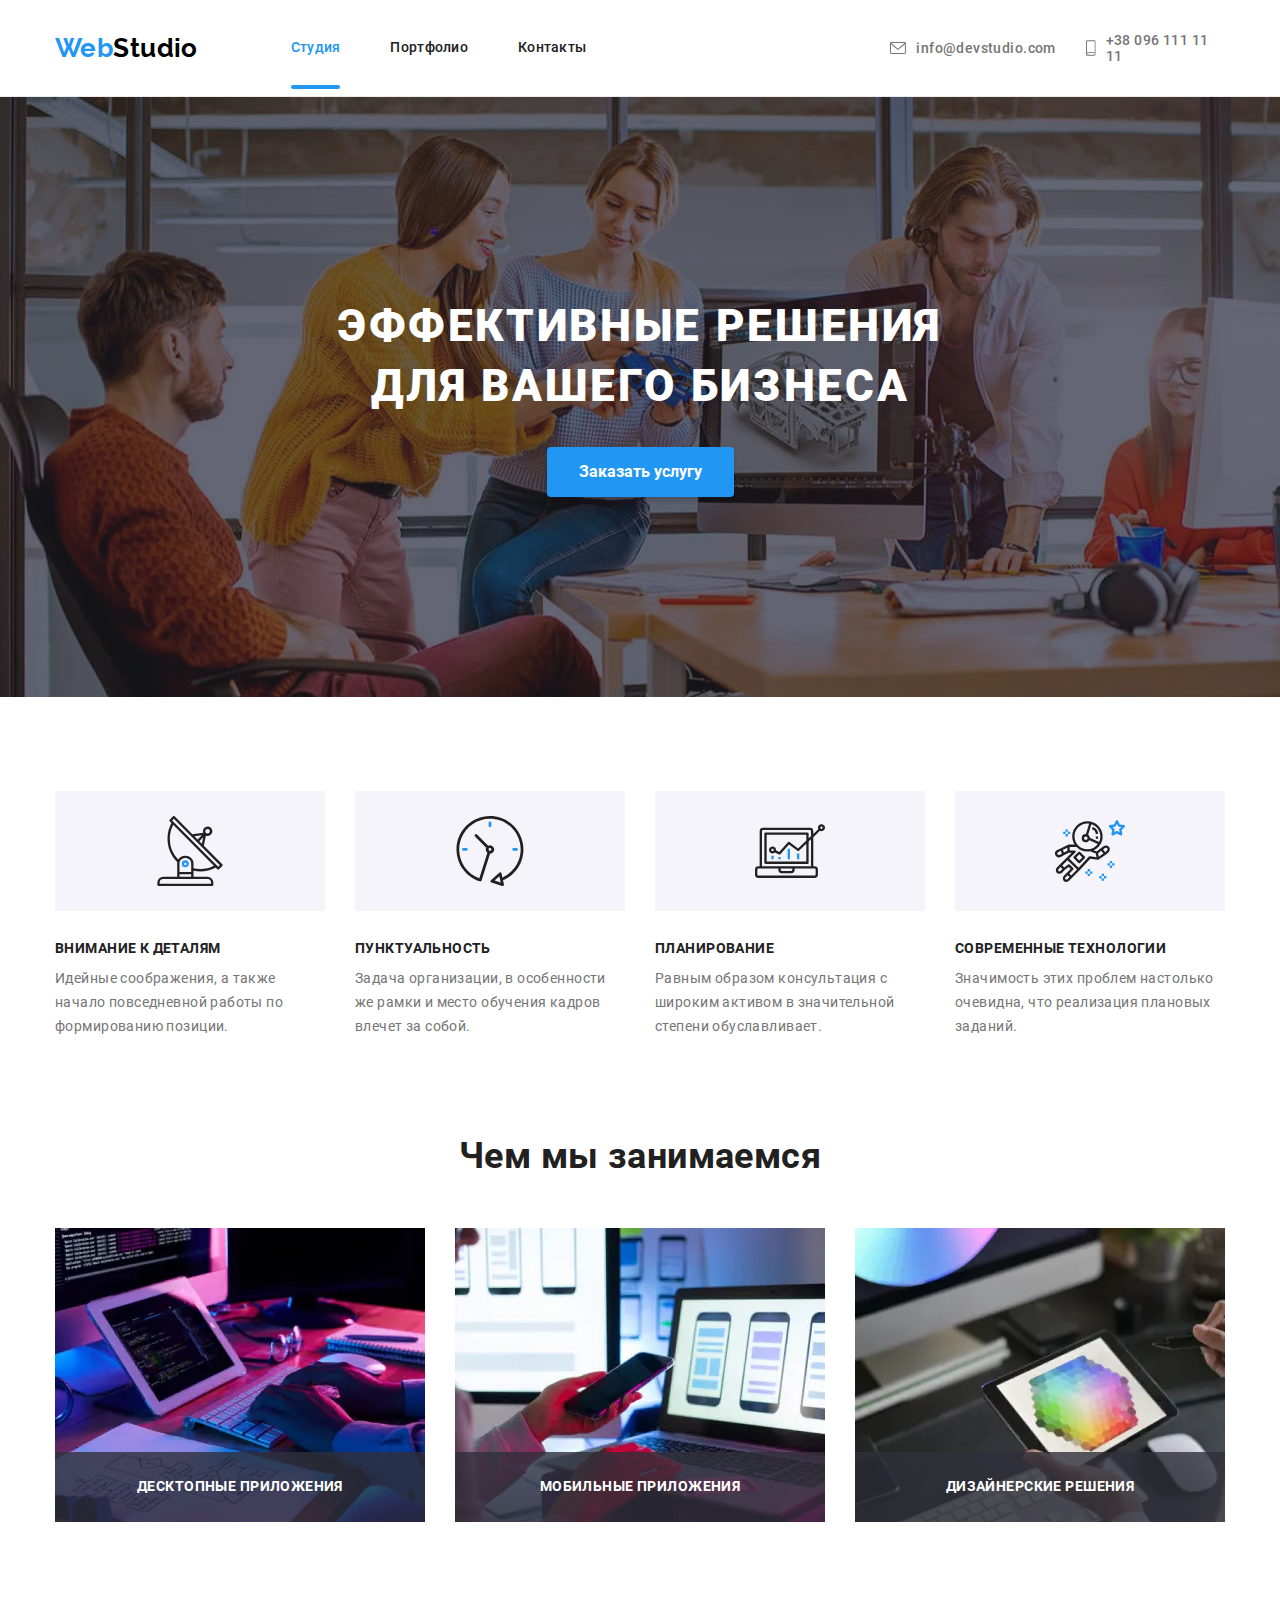
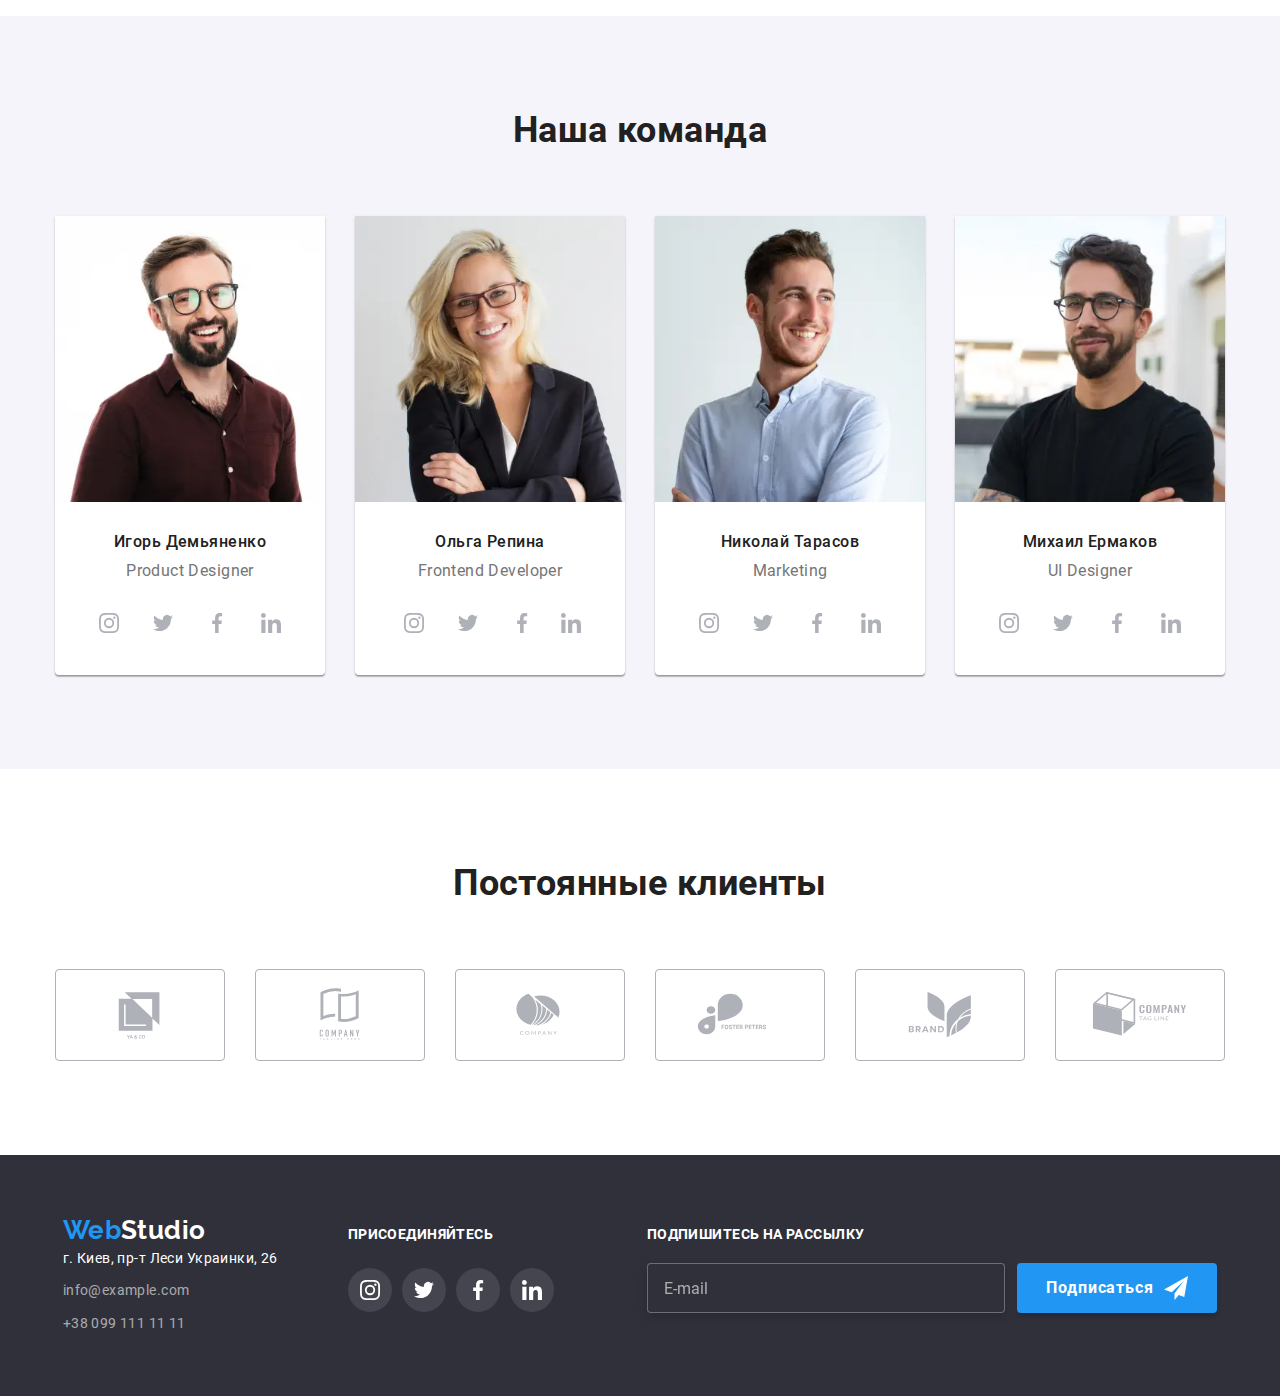
==== commit 886d55a8: "Наче все" ====
--- a/index.html
+++ b/index.html
@@ -35,59 +35,74 @@
             <use class="header-button__icon--close" href="./images/icons.svg#icon-closemenu"></use>
           </svg>
         </button>
+        <nav class="header-nav">
+          <ul class="header-nav__list list">
+            <li class="header-nav__list-item">
+              <a
+                href="./index.html"
+                class="header-nav__list-link link header-nav__list-link--current"
+                >Студия</a
+              >
+            </li>
+            <li class="header-nav__list-item">
+              <a href="./portfolio.html" class="header-nav__list-link link">Портфолио</a>
+            </li>
+            <li class="header-nav__list-item">
+              <a href="" class="header-nav__list-link link">Контакты</a>
+            </li>
+          </ul>
+        </nav>
+
+        <!--Контакты компании-->
+
         <div class="header__container-overlay" id="header-menu" data-menu>
-          <nav class="header-nav">
-            <ul class="header-nav__list list">
-              <li class="header-nav__list-item">
+          <div class="header-button__contacts">
+            <ul class="header-button__contacts-list list">
+              <li class="header-button__contacts-item">
                 <a
                   href="./index.html"
-                  class="header-nav__list-link link header-nav__list-link--current"
+                  class="header-button__contacts-link link header-button__contacts-link--current"
                   >Студия</a
                 >
               </li>
-              <li class="header-nav__list-item">
-                <a href="./portfolio.html" class="header-nav__list-link link">Портфолио</a>
+              <li class="header-button__contacts-item">
+                <a href="./portfolio.html" class="header-button__contacts-link link">Портфолио</a>
               </li>
-              <li class="header-nav__list-item">
-                <a href="" class="header-nav__list-link link">Контакты</a>
-              </li>
-            </ul>
-          </nav>
-
-          <!--Контакты компании-->
-
-          <div class="header__contacts-container">
-            <ul class="header__contacts list">
-              <li class="header__contacts-item">
-                <a
-                  href="mailto:info@devstudio.com"
-                  class="header__contacts-link header__contacts-link--envelope link"
-                >
-                  <svg
-                    class="header__contacts-icon header__contacts-icon--envelope"
-                    width="16px"
-                    height="12px"
-                  >
-                    <use href="./images/icons.svg#icon-envelope"></use></svg
-                  >info@devstudio.com</a
-                >
-              </li>
-              <li class="header__contacts-item">
-                <a
-                  href="tel:+380961111111"
-                  class="header__contacts-link header__contacts-link--smartphone link"
-                >
-                  <svg
-                    class="header__contacts-icon header__contacts-icon--smartphone"
-                    width="10px"
-                    height="16px"
-                  >
-                    <use href="./images/icons.svg#icon-smartphone"></use></svg
-                  >+38 096 111 11 11</a
-                >
+              <li class="header-button__contacts-item">
+                <a href="" class="header-button__contacts-link link">Контакты</a>
               </li>
             </ul>
           </div>
+          <ul class="header__contacts list">
+            <li class="header__contacts-item">
+              <a
+                href="mailto:info@devstudio.com"
+                class="header__contacts-link header__contacts-link--envelope link"
+              >
+                <svg
+                  class="header__contacts-icon header__contacts-icon--envelope"
+                  width="16px"
+                  height="12px"
+                >
+                  <use href="./images/icons.svg#icon-envelope"></use></svg
+                >info@devstudio.com</a
+              >
+            </li>
+            <li class="header__contacts-item">
+              <a
+                href="tel:+380961111111"
+                class="header__contacts-link header__contacts-link--smartphone link"
+              >
+                <svg
+                  class="header__contacts-icon header__contacts-icon--smartphone"
+                  width="10px"
+                  height="16px"
+                >
+                  <use href="./images/icons.svg#icon-smartphone"></use></svg
+                >+38 096 111 11 11</a
+              >
+            </li>
+          </ul>
           <div class="header-button__socials">
             <ul class="header-button__list list">
               <li class="header-button__list-item">
--- a/css/main.min.css
+++ b/css/main.min.css
@@ -1 +1 @@
-/*! modern-normalize v1.1.0 | MIT License | https://github.com/sindresorhus/modern-normalize */*,::before,::after{box-sizing:border-box}html{line-height:1.15;-webkit-text-size-adjust:100%;-moz-tab-size:4;tab-size:4}body{margin:0;font-family:system-ui,-apple-system,"Segoe UI",Roboto,Helvetica,Arial,sans-serif,"Apple Color Emoji","Segoe UI Emoji"}hr{height:0;color:inherit}abbr[title]{text-decoration:underline dotted}b,strong{font-weight:bolder}code,kbd,samp,pre{font-family:ui-monospace,SFMono-Regular,Consolas,"Liberation Mono",Menlo,monospace;font-size:1em}small{font-size:80%}sub,sup{font-size:75%;line-height:0;position:relative;vertical-align:baseline}sub{bottom:-0.25em}sup{top:-0.5em}table{text-indent:0;border-color:inherit}button,input,optgroup,select,textarea{font-family:inherit;font-size:100%;line-height:1.15;margin:0}button,select{text-transform:none}button,[type=button],[type=reset],[type=submit]{--webkit-appearance: button}::-moz-focus-inner{border-style:none;padding:0}:-moz-focusring{outline:1px dotted ButtonText}:-moz-ui-invalid{box-shadow:none}legend{padding:0}progress{vertical-align:baseline}::-webkit-inner-spin-button,::-webkit-outer-spin-button{height:auto}[type=search]{--webkit-appearance: textfield;outline-offset:-2px}::-webkit-search-decoration{--webkit-appearance: none}::-webkit-file-upload-button{--webkit-appearance: button;font:inherit}summary{display:list-item}@font-face{font-family:"Raleway";font-weight:700;font-style:normal;font-display:swap;src:url("../fonts/Raleway/Raleway-Bold.ttf") format("truetype"),url("../fonts/Raleway/Raleway-Bold.woff") format("woff"),url("../fonts/Raleway/Raleway-Bold.woff2") format("woff2")}@font-face{font-family:"Roboto";font-weight:400;font-style:normal;font-display:swap;src:url("../fonts/Roboto/Roboto-Regular.ttf") format("truetype"),url("../fonts/Roboto/roboto-regular-webfont.woff") format("woff"),url("../fonts/Roboto/roboto-regular-webfont.woff2") format("woff2")}@font-face{font-family:"Roboto";font-weight:500;font-style:normal;font-display:swap;src:url("../fonts/Roboto/Roboto-Medium.ttf") format("truetype"),url("../fonts/Roboto/roboto-medium-webfont.woff") format("woff"),url("../fonts/Roboto/roboto-medium-webfont.woff2") format("woff2")}@font-face{font-family:"Roboto";font-weight:700;font-style:normal;font-display:swap;src:url("../fonts/Roboto/Roboto-Bold.ttf") format("truetype"),url("../fonts/Roboto/roboto-bold-webfont.woff") format("woff"),url("../fonts/Roboto/roboto-bold-webfont.woff2") format("woff2")}@font-face{font-family:"Roboto";font-weight:900;font-style:normal;font-display:swap;src:url("../fonts/Roboto/Roboto-Black.ttf") format("truetype"),url("../fonts/Roboto/roboto-black-webfont.woff") format("woff"),url("../fonts/Roboto/roboto-black-webfont.woff2") format("woff2")}.functions__title{font-weight:700;font-size:36px;line-height:1.16;text-align:center;color:#212121}.footer-socials__text,.footer-form__subscription,.functions-set__text,.advantage-set__title{font-weight:700;font-size:14px;font-style:normal;line-height:1.14;text-transform:uppercase;color:#212121}.footer-list__link,.footer-list__address,.advantage-set__text{font-size:14px;font-weight:400;line-height:1.71;font-style:normal;letter-spacing:.03em}.team-overlay__identity{display:block;font-size:16px;font-weight:500;line-height:1.19;letter-spacing:.03em;text-align:center}.footer-form__button,.modal-form__button,.hero__button{display:block;font-family:"Roboto",sans-serif;padding:10px 32px;color:#fff;background-color:#2196f3;box-shadow:0px 4px 4px rgba(0,0,0,.15);border-radius:4px;font-style:normal;font-weight:700;font-size:16px;line-height:1.87;text-align:center;cursor:pointer}html{box-sizing:border-box;scroll-behavior:smooth}p,h1,h2,h3,h4,h5,ul,ol,li{padding:0;margin:0}.list{padding:0;margin:0;list-style:none}.link{display:block;padding:0;margin:0;text-decoration:none}img{display:block;padding-top:0;padding-bottom:0;margin:0;min-width:100%;max-height:auto}body{font-family:"Roboto",sans-serif;font-size:14px;font-style:normal;letter-spacing:.03em;color:#757575;background-color:#fff}body.modal-open{overflow:hidden}.container{max-width:1200px;width:100%;padding:0 15px;margin:0 auto}.hero__button{margin:0 auto;border:none;transition-property:background-color;transition-duration:250ms;transition-timing-function:var(--main-timing-function)}.hero__button:hover,.hero__button:focus{background-color:#188ce8}.modal-form__button{padding:10px 55px;margin:0 auto;transform:scaleX(1);border:1px solid #2196f3;transition-property:transform,border-color;transition-duration:250ms;transition-timing-function:cubic-bezier(0.4, 0, 0.2, 1)}.modal-form__button:hover,.modal-form__button:focus{transform:scaleX(1.02);border-color:#fff}.team-socials__icon,.clients-list__icon,.footer-socials__icon{fill:currentColor}@media screen and (min-width: 1200px){.header{display:flex;justify-content:center;align-items:center}}@media screen and (min-width: 768px)and (max-width: 1199px){.header__container{display:flex;justify-content:space-between;align-items:center}}@media screen and (min-width: 1200px){.header__container{display:flex;justify-content:center;align-items:center}}@media screen and (min-width: 768px)and (max-width: 1199px){.header__container-overlay{display:flex;justify-content:space-between;align-items:center}}@media screen and (min-width: 1200px){.header__container-overlay{display:flex;justify-content:center;align-items:center}}@media screen and (min-width: 768px)and (max-width: 1199px){.header-nav__list{display:flex;justify-content:space-between;align-items:center}}@media screen and (min-width: 1200px){.header-nav__list{display:flex;justify-content:center;align-items:center}}@media screen and (min-width: 768px)and (max-width: 1199px){.header__contacts-container{display:flex;justify-content:center;align-items:center;width:140px;height:40px}}@media screen and (min-width: 768px)and (max-width: 1199px){.header__contacts{display:inline-flex;flex-wrap:wrap}}@media screen and (min-width: 1200px){.header__contacts{display:flex;justify-content:center;align-items:center}}@media screen and (min-width: 768px){.header__contacts-link{display:flex;justify-content:center;align-items:center}}.advantage-set{display:flex;justify-content:center;align-items:center;margin:-15px}.advantage-set__item{margin:15px}@media screen and (max-width: 1199px){.advantage-set{flex-wrap:wrap}}@media screen and (min-width: 768px)and (max-width: 1199px){.advantage-set__item{flex-basis:calc((100% - 30 * 2) / 2)}}@media screen and (min-width: 1200px){.advantage-set__item{flex-basis:calc((100% - 30 * 4) / 4)}}.advantage-set__container{display:flex;justify-content:center;align-items:center}.functions-set{display:flex;justify-content:center;align-items:center;margin:-15px}.functions-set__item{flex-basis:calc((100% - 30 * 3) / 3);margin:15px}.team-list{display:flex;justify-content:center;align-items:center;margin:-15px}.team-list__item{margin:15px}@media screen and (max-width: 1199px){.team-list{flex-wrap:wrap}}@media screen and (min-width: 768px)and (max-width: 1199px){.team-list__item{flex-basis:calc((100% - 30 * 2) / 2)}}@media screen and (min-width: 1200px){.team-list__item{flex-basis:calc((100% - 30 * 4) / 4)}}.team-socials{display:flex;justify-content:center;align-items:center;margin:-5px}.team-socials__item{flex-basis:calc((100% - 10 * 4) / 4);margin:5px}.team-socials__link{display:flex;justify-content:center;align-items:center}.clients-list{display:flex;justify-content:center;align-items:center;flex-wrap:wrap;margin:-15px}.clients-list__item{margin:15px}.clients-list__link{display:flex;justify-content:center;align-items:center}@media screen and (max-width: 767px){.clients-list__item{flex-basis:calc((100% - 30 * 2) / 2)}}@media screen and (min-width: 768px)and (max-width: 1199px){.clients-list__item{flex-basis:calc((100% - 30 * 3) / 3)}}@media screen and (min-width: 1200px){.clients-list__item{flex-basis:calc((100% - 30 * 6) / 6)}}.portfolio__buttons{margin:-4px}.portfolio__buttons-item{flex-basis:calc((100% - 8 * 5) / 5);margin:4px}@media screen and (max-width: 639px){.portfolio__buttons{display:inline-flex;flex-wrap:wrap}}@media screen and (min-width: 640px)and (max-width: 1199px){.portfolio__buttons{display:flex;justify-content:center;align-items:center;flex-wrap:wrap}}@media screen and (min-width: 1200px){.portfolio__buttons{display:flex;justify-content:center;align-items:center}}.portfolio-set{flex-wrap:wrap;margin:-15px}.portfolio-set__item{margin:15px}.portfolio-set__link{display:flex;flex-direction:column;height:100%}.portfolio-set__link-wrapper{flex-grow:1}@media screen and (max-width: 767px){.portfolio-set{display:flex;justify-content:center;align-items:center}}@media screen and (min-width: 768px)and (max-width: 1199px){.portfolio-set{display:inline-flex}.portfolio-set__item{flex-basis:calc((100% - 30 * 2) / 2)}}@media screen and (min-width: 1200px){.portfolio-set{display:flex;justify-content:center;align-items:center}.portfolio-set__item{flex-basis:calc((100% - 30 * 3) / 3)}}@media screen and (max-width: 767px){.footer__container{display:flex;justify-content:center;align-items:center;flex-direction:column}.footer__container-overlay{display:flex;justify-content:center;align-items:center;flex-direction:column;margin-bottom:60px}}@media screen and (min-width: 768px)and (max-width: 1199px){.footer__container{display:flex;justify-content:center;align-items:baseline;flex-wrap:wrap}.footer__container-overlay{display:flex;justify-content:center;align-items:center;flex-direction:column}}@media screen and (min-width: 1200px){.footer__container{display:flex;justify-content:center;align-items:baseline}}@media screen and (max-width: 1199px){.footer__address{display:flex;justify-content:center;align-items:center;flex-direction:column}.footer-list{display:flex;justify-content:center;align-items:center;flex-direction:column}}@media screen and (max-width: 767px){.footer-socials__overlay{display:flex;justify-content:center;align-items:center;flex-direction:column;margin-bottom:60px}}@media screen and (min-width: 768px)and (max-width: 1199px){.footer-socials__overlay{display:flex;justify-content:center;align-items:center;flex-direction:column;margin-left:165px}}@media screen and (min-width: 1200px){.footer-socials__overlay{margin-left:70px}}.footer-socials-list{display:flex;justify-content:center;align-items:center;margin:-5px}.footer-socials-list__item{flex-basis:calc((100% - 10 * 4) / 4);margin:5px}.footer-socials-list__link{display:flex;justify-content:center;align-items:center}.footer-form{display:flex;justify-content:center;align-items:center}@media screen and (max-width: 1199px){.footer-form{display:flex;justify-content:center;align-items:center;flex-direction:column}.footer-form__overlay{display:flex;justify-content:center;align-items:center;flex-direction:column;margin-bottom:20px}.footer-form__input{display:flex;justify-content:center;align-items:center}}@media screen and (min-width: 768px)and (max-width: 1199px){.footer-form{margin-top:60px}}@media screen and (min-width: 1200px){.footer-form__button{display:flex;justify-content:center;align-items:center;align-self:flex-end}}.footer-form__overlay{display:flex;flex-direction:column}.modal-form__checkbox{display:flex;justify-content:center;align-items:center}.header{width:100%;border-bottom:1px solid #ececec}.header__logo{padding:0;margin:0}.header__logo--dark{color:#000}@media screen and (min-width: 768px){.header__container-overlay{margin-left:88px}}@media screen and (min-width: 1200px){.header__container-overlay{margin-left:93px}}@media screen and (min-width: 768px){.header-nav__list-item:not(:last-child){margin-right:50px}}.header-nav__list-link{color:#212121}@media screen and (max-width: 767px){.header-nav__list-link{font-style:normal;font-weight:500;font-size:40px;line-height:1.17;letter-spacing:.02em}}@media screen and (min-width: 768px){.header-nav__list-link{padding-top:32px;padding-bottom:32px;font-weight:500;font-size:14px;font-style:normal;line-height:1.14;letter-spacing:.02em}}.header-nav__list-link:hover,.header-nav__list-link:focus{color:#2196f3}.header-nav__list-link,.header__contacts-link{transition-property:color;transition-duration:250ms;transition-timing-function:var(--main-timing-function)}@media screen and (min-width: 768px){.header__contacts-container{margin-left:88px}}@media screen and (min-width: 1200px){.header__contacts-container{margin-left:304px}}@media screen and (min-width: 768px)and (max-width: 1199px){.header__contacts-item:first-child{padding:0;margin-bottom:10px}}@media screen and (min-width: 1200px){.header__contacts-item:first-child{margin-right:30px}}@media screen and (max-width: 767px){.header__contacts-icon{display:none}}@media screen and (min-width: 768px){.header__contacts-icon{fill:currentColor;margin-right:10px}.header__contacts-icon--envelope{width:14px;height:10px}.header__contacts-icon--smartphone{width:10px;height:14px}}@media screen and (min-width: 1200px){.header__contacts-icon--envelope{width:16px;height:12px}.header__contacts-icon--smartphone{width:10px;height:16px}}.header__contacts-link{color:#757575}.header__contacts-link:hover,.header__contacts-link:focus{color:#2196f3}@media screen and (min-width: 768px)and (max-width: 1199px){.header__contacts-link{font-size:12px;line-height:1.16}}@media screen and (min-width: 1200px){.header__contacts-link{padding-top:32px;padding-bottom:32px;font-size:14px;font-weight:500}}@media screen and (max-width: 767px){.header__contacts-link--envelope{font-style:normal;font-weight:500;font-size:24px;line-height:1.16;letter-spacing:.02em}.header__contacts-link--smartphone{font-style:normal;font-weight:500;font-size:34px;line-height:1.17;letter-spacing:.02em}}@media screen and (min-width: 768px){.header-nav__list-link--current{position:relative;color:#2196f3}.header-nav__list-link--current::after{content:"";position:absolute;left:0;bottom:-1px;width:100%;height:4px;background-color:#2196f3;border-radius:2px;animation-name:ChangeScaleX;animation-duration:250ms;animation-timing-function:cubic-bezier(0.4, 0, 0.2, 1)}}@keyframes ChangeScaleX{0%{transform:scaleX(0)}100%{transform:scaleX(1)}}.logo{font-family:"Raleway";font-weight:700;text-decoration:none;color:#2196f3}@media screen and (max-width: 767px){.logo{padding-top:16px;padding-bottom:16px}}@media screen and (max-width: 1199px){.logo{font-size:24px;line-height:1.16}}@media screen and (min-width: 1200px){.logo{font-size:26px;line-height:1.2}}.advantage{display:flex;justify-content:center;align-items:center}@media screen and (max-width: 1199px){.advantage{padding-top:60px;padding-bottom:60px}}@media screen and (min-width: 1200px){.advantage{padding-top:94px;padding-bottom:47px}}@media screen and (max-width: 767px){.advantage-set__item{max-width:450px;width:100%;height:226px}}@media screen and (min-width: 768px)and (max-width: 1199px){.advantage-set__item{max-width:354px;width:100%;height:251px}}@media screen and (min-width: 1200px){.advantage-set__item{max-width:270px;width:100%;height:251px}}.advantage-set__container{margin-bottom:30px;padding:0px;background-color:#f5f4fa}.advantage-set__title{margin-bottom:10px;margin-top:0}@media screen and (max-width: 767px){.advantage-set__container{max-width:450px;width:100%;height:120px}}@media screen and (min-width: 768px)and (max-width: 1199px){.advantage-set__container{max-width:354px;width:100%;height:120px}}@media screen and (min-width: 1200px){.advantage-set__container{max-width:270px;width:100%;height:120px}}.functions{padding-top:47px;padding-bottom:94px}@media screen and (max-width: 1199px){.functions{display:none}}.functions__title{margin-bottom:50px}.functions-set__thumb{position:relative}.functions-set__text{position:absolute;width:100%;left:0;bottom:0;padding-top:27px;padding-bottom:27px;color:#fff;background-color:rgba(47,48,58,.8);text-align:center}.team{background-color:#f5f4fa}@media screen and (max-width: 1199px){.team{padding-top:60px;padding-bottom:60px}.team__title{font-weight:700;font-size:28px;line-height:1.17;text-align:center;color:#212121}.team-list{margin-top:30px}}@media screen and (min-width: 1200px){.team{padding-top:94px;padding-bottom:94px}.team__title{font-weight:700;font-size:36px;line-height:1.16;text-align:center;color:#212121}.team-list{margin-top:50px}.team-list__item{max-width:270px;width:100%;max-height:428px;height:100%}.team-list__photo{max-width:270px;width:100%;max-height:260px;height:100%}}@media screen and (max-width: 767px){.team-list__item{max-width:450px;width:100%;max-height:622px;height:100%}.team-list__photo{max-width:450px;width:100%;max-height:460px;height:100%}}@media screen and (min-width: 768px)and (max-width: 1199px){.team-list__item{max-width:354px;width:100%;max-height:536px;height:100%}.team-list__photo{max-width:354px;width:100%;max-height:374px;height:100%}}.team-list__item{text-align:center;background-color:#fff;box-shadow:0px 1px 3px rgba(0,0,0,.12),0px 1px 1px rgba(0,0,0,.14),0px 2px 1px rgba(0,0,0,.2);border-radius:0px 0px 4px 4px}.team-overlay{padding-top:30px;padding-bottom:30px}.team-overlay__identity{color:#212121;margin-bottom:10px}.team-overlay__desc{font-weight:400;color:#757575;font-size:16px;line-height:1.19}.team-socials{margin-top:16px}.team-socials__link{color:#afb1b8;background-color:#fff;width:44px;height:44px;border-radius:50%;transition-property:color,background-color;transition-duration:250ms;transition-timing-function:cubic-bezier(0.4, 0, 0.2, 1)}.team-socials__link:hover,.team-socials__link:focus{color:#fff;background-color:#2196f3}.clients__title{font-weight:700;text-align:center;color:#212121}@media screen and (max-width: 1199px){.clients{padding-top:60px;padding-bottom:60px}.clients__title{font-size:28px;line-height:1.17}.clients-list{margin-top:30px}}@media screen and (min-width: 1200px){.clients{padding-top:94px;padding-bottom:94px}.clients__title{font-size:36px;line-height:1.16}.clients-list{margin-top:50px}}.clients-list__link{color:#afb1b8;border:1px solid #afb1b8;border-radius:4px;height:92px;transition-property:color,border-color;transition-duration:250ms;transition-timing-function:cubic-bezier(0.4, 0, 0.2, 1)}.clients-list__link:hover,.clients-list__link:focus{color:#2196f3;border-color:#2196f3}@media screen and (max-width: 767px){.clients-list__link{width:210px}}@media screen and (min-width: 768px)and (max-width: 1199px){.clients-list__link{width:226px}}@media screen and (min-width: 1200px){.clients-list__link{width:170px}}@media screen and (max-width: 1199px){.portfolio{padding-top:60px;padding-bottom:60px}.portfolio__buttons{margin-bottom:30px}}@media screen and (min-width: 1200px){.portfolio{padding-top:94px;padding-bottom:94px}.portfolio__buttons{margin-bottom:50px}}.portfolio__buttons-btn{display:block;padding:6px 22px;color:#212121;background-color:#f5f4fa;font-weight:500;font-size:16px;font-style:normal;text-align:center;cursor:pointer;line-height:1.62;letter-spacing:.03em;border-radius:4px;border:rgba(0,0,0,0);transition-property:color,background-color,box-shadow;transition-duration:250ms;transition-timing-function:cubic-bezier(0.4, 0, 0.2, 1)}.portfolio__buttons-btn:hover,.portfolio__buttons-btn:focus{color:#fff;background-color:#2196f3;box-shadow:0px 3px 1px rgba(0,0,0,.1),0px 1px 2px rgba(0,0,0,.08),0px 2px 2px rgba(0,0,0,.12)}.portfolio-set__link{background-color:#fff;transition-property:box-shadow;transition-duration:250ms;transition-timing-function:cubic-bezier(0.4, 0, 0.2, 1)}.portfolio-set__link:hover,.portfolio-set__link:focus{box-shadow:0px 1px 1px rgba(0,0,0,.12),0px 4px 4px rgba(0,0,0,.06),1px 4px 6px rgba(0,0,0,.16)}.portfolio-set__link-photo{max-height:294px;height:100%}@media screen and (max-width: 767px){.portfolio-set__item{max-width:450px;width:100%;max-height:404px;height:100%}.portfolio-set__link-photo{max-width:450px;width:100%}}@media screen and (min-width: 768px)and (max-width: 1199px){.portfolio-set__item{max-width:354px;width:100%;max-height:440px;height:100%}.portfolio-set__link-photo{max-width:354px;width:100%}}@media screen and (min-width: 1200px){.portfolio-set__item{max-width:370px;width:100%;max-height:404px;height:100%}.portfolio-set__link-photo{max-width:370px;width:100%}}.portfolio-set__link-thumb{position:relative;overflow:hidden}.portfolio-set__link-thumb-desc{position:absolute;top:0;left:0;padding-right:24px;padding-left:24px;width:100%;height:100%;transform:translateY(100%);font-size:18px;line-height:1.55;color:#fff;background-color:rgba(33,150,243,.9);transition-property:transform;transition-duration:250ms;transition-timing-function:cubic-bezier(0.4, 0, 0.2, 1)}@media screen and (max-width: 767px){.portfolio-set__link-thumb-desc{padding-top:77px;padding-bottom:77px}}@media screen and (min-width: 768px)and (max-width: 1199px){.portfolio-set__link-thumb-desc{padding-top:49px;padding-bottom:49px}}@media screen and (min-width: 1200px){.portfolio-set__link-thumb-desc{padding-top:63px;padding-bottom:63px}}.portfolio-set__link-wrapper{border-left:1px solid #eee;border-bottom:1px solid #eee;border-right:1px solid #eee;padding-top:20px;padding-left:24px;padding-bottom:20px}.portfolio-set__link-wrapper-title{margin-bottom:4px;color:#212121;font-size:18px;line-height:2;letter-spacing:.06em}.portfolio-set__link-wrapper-text{font-size:16px;font-weight:400;color:#757575;line-height:1.87}.portfolio-set__link:hover .portfolio-set__link-thumb-desc,.portfolio-set__link:focus .portfolio-set__link-thumb-desc{transform:translateY(0)}.footer{padding-top:60px;padding-bottom:60px;background-color:#2f303a}.footer-socials__text,.footer-form__subscription{color:#fff}.footer__logo--white{color:#fff;transition-property:color;transition-duration:250ms;transition-timing-function:cubic-bezier(0.4, 0, 0.2, 1)}.footer__logo--white:hover,.footer__logo--white:focus{color:#2196f3}@media screen and (max-width: 1199px){.footer__logo{font-size:24px;line-height:1.16px}}.footer-list{margin-top:20px}.footer-list__item:not(:first-child){margin-top:9px}.footer-list__address{letter-spacing:.03em;color:#fff;transition-property:color;transition-duration:250ms;transition-timing-function:cubic-bezier(0.4, 0, 0.2, 1)}.footer-list__address:hover,.footer-list__address:focus{color:#2196f3}.footer-list__link{color:rgba(255,255,250,.6);transition-property:color;transition-duration:250ms;transition-timing-function:cubic-bezier(0.4, 0, 0.2, 1)}.footer-list__link:hover,.footer-list__link:focus{color:#2196f3}.footer-socials-list{margin-top:20px}.footer-socials-list__link{width:44px;height:44px;color:#fff;background-color:rgba(255,255,255,.1);border-radius:50%;transition-property:background-color;transition-duration:250ms;transition-timing-function:cubic-bezier(0.4, 0, 0.2, 1)}.footer-socials-list__link:hover,.footer-socials-list__link:focus{background-color:#2196f3}@media screen and (max-width: 1199px){.footer-form__overlay{min-width:450px}}@media screen and (min-width: 1200px){.footer-form{margin-left:93px}.footer-form__overlay{min-width:358px}}.footer-form__label{display:block;margin-bottom:20px}.footer-form__input{padding:15px 16px;max-width:450px;width:100%;height:50px;font-size:16px;line-height:1.25;color:#fff;background-color:#2f303a;border:1px solid rgba(255,255,255,.3);border-radius:4px;outline:none;filter:drop-shadow(0px 4px 4px rgba(0, 0, 0, 0.15))}.footer-form__input::placeholder{color:rgba(255,255,250,.6);font-size:16px;line-height:1.25}.footer-form__button{transform:scale(1);padding:10px 29px;margin-left:12px;letter-spacing:.06em;border:none;transition-property:transform;transition-duration:250ms;transition-timing-function:cubic-bezier(0.4, 0, 0.2, 1)}.footer-form__button:hover,.footer-form__button:focus{transform:scale(1.02)}.footer-form__icon{margin-left:10px}.hero__container{text-align:center;margin:0 auto;background-size:cover;background-repeat:no-repeat}@media screen and (max-width: 480px){.hero__container{padding-top:118px;padding-bottom:118px;background-image:linear-gradient(to right, rgba(47, 48, 58, 0.4), rgba(47, 48, 58, 0.4)),url("../mainphotos/background/mobile/header-480.jpg")}}@media screen and (max-width: 480px)and (min-device-pixel-ratio: 2),screen and (max-width: 480px)and (-webkit-min-device-pixel-ratio: 2),screen and (max-width: 480px)and (-o-min-device-pixel-ratio: 2),screen and (max-width: 480px)and (min-resolution: 192dpi),screen and (max-width: 480px)and (min-resolution: 2dppx){.hero__container{background-image:linear-gradient(to right, rgba(47, 48, 58, 0.4), rgba(47, 48, 58, 0.4)),url("../mainphotos/background/mobile/header-960.jpg")}}@media screen and (max-width: 480px)and (min-device-pixel-ratio: 3),screen and (max-width: 480px)and (-webkit-min-device-pixel-ratio: 3),screen and (max-width: 480px)and (-o-min-device-pixel-ratio: 3),screen and (max-width: 480px)and (min-resolution: 288dpi),screen and (max-width: 480px)and (min-resolution: 3dppx){.hero__container{background-image:linear-gradient(to right, rgba(47, 48, 58, 0.4), rgba(47, 48, 58, 0.4)),url("../mainphotos/background/mobile/header-1440.jpg")}}@media screen and (min-width: 481px)and (max-width: 768px){.hero__container{padding-top:118px;padding-bottom:118px;background-image:linear-gradient(to right, rgba(47, 48, 58, 0.4), rgba(47, 48, 58, 0.4)),url("../mainphotos/background/tablet/header-768.jpg")}}@media screen and (min-width: 481px)and (max-width: 768px)and (min-device-pixel-ratio: 2),screen and (min-width: 481px)and (max-width: 768px)and (-webkit-min-device-pixel-ratio: 2),screen and (min-width: 481px)and (max-width: 768px)and (-o-min-device-pixel-ratio: 2),screen and (min-width: 481px)and (max-width: 768px)and (min-resolution: 192dpi),screen and (min-width: 481px)and (max-width: 768px)and (min-resolution: 2dppx){.hero__container{background-image:linear-gradient(to right, rgba(47, 48, 58, 0.4), rgba(47, 48, 58, 0.4)),url("../mainphotos/background/tablet/header-1536.jpg")}}@media screen and (min-width: 481px)and (max-width: 768px)and (min-device-pixel-ratio: 3),screen and (min-width: 481px)and (max-width: 768px)and (-webkit-min-device-pixel-ratio: 3),screen and (min-width: 481px)and (max-width: 768px)and (-o-min-device-pixel-ratio: 3),screen and (min-width: 481px)and (max-width: 768px)and (min-resolution: 288dpi),screen and (min-width: 481px)and (max-width: 768px)and (min-resolution: 3dppx){.hero__container{background-image:linear-gradient(to right, rgba(47, 48, 58, 0.4), rgba(47, 48, 58, 0.4)),url("../mainphotos/background/tablet/header-2304.jpg")}}@media screen and (min-width: 769px){.hero__container{padding-top:200px;padding-bottom:200px;max-width:1600px;background-image:linear-gradient(to right, rgba(47, 48, 58, 0.4), rgba(47, 48, 58, 0.4)),url("../mainphotos/background/desktop/header-1600.jpg")}}@media screen and (min-width: 769px)and (min-device-pixel-ratio: 2),screen and (min-width: 769px)and (-webkit-min-device-pixel-ratio: 2),screen and (min-width: 769px)and (-o-min-device-pixel-ratio: 2),screen and (min-width: 769px)and (min-resolution: 192dpi),screen and (min-width: 769px)and (min-resolution: 2dppx){.hero__container{background-image:linear-gradient(to right, rgba(47, 48, 58, 0.4), rgba(47, 48, 58, 0.4)),url("../mainphotos/background/desktop/header-3200.jpg")}}@media screen and (min-width: 769px)and (min-device-pixel-ratio: 3),screen and (min-width: 769px)and (-webkit-min-device-pixel-ratio: 3),screen and (min-width: 769px)and (-o-min-device-pixel-ratio: 3),screen and (min-width: 769px)and (min-resolution: 288dpi),screen and (min-width: 769px)and (min-resolution: 3dppx){.hero__container{background-image:linear-gradient(to right, rgba(47, 48, 58, 0.4), rgba(47, 48, 58, 0.4)),url("../mainphotos/background/desktop/header-4800.jpg")}}.hero__title{display:block;margin:0 auto;color:#fff;font-weight:900;font-size:44px;line-height:1.36;letter-spacing:.06em;text-transform:uppercase;max-width:695px;text-align:center;margin-top:0px;margin-bottom:30px}@media screen and (min-width: 1200px){.hero__title{font-size:44px;line-height:1.36;max-width:695px}}.backdrop{position:fixed;top:0;left:0;overflow-y:scroll;width:100%;height:100%;background-color:rgba(0,0,0,.2);transition-property:opacity,visibility;transition-duration:250ms;transition-timing-function:cubic-bezier(0.4, 0, 0.2, 1)}.backdrop.is-hidden{opacity:0;visibility:hidden;pointer-events:none}.backdrop.is-hidden .modal{transform:translate(-50%, -50%) scale(0.5)}.modal{position:absolute;padding:40px;top:50%;left:50%;transform:translate(-50%, -50%) scale(1);background-color:#fff;box-shadow:0px 1px 3px rgba(0,0,0,.12),0px 1px 1px rgba(0,0,0,.14),0px 2px 1px rgba(0,0,0,.2);border-radius:4px;transition-property:transform;transition-duration:250ms;transition-timing-function:cubic-bezier(0.4, 0, 0.2, 1)}@media screen and (max-width: 1199px){.modal{max-width:450px;width:100%;max-height:609px;height:100%}}@media screen and (min-width: 1200px){.modal{max-width:528px;width:100%;max-height:581px;height:100%}}.modal__close-btn{position:absolute;top:8px;right:8px;display:inline-flex;justify-content:center;align-items:center;padding:6px;margin:0;border:1px solid rgba(0,0,0,.1);border-radius:50%;color:#000;background-color:#fff;cursor:pointer;transition-property:color;transition-duration:250ms;transition-timing-function:cubic-bezier(0.4, 0, 0.2, 1)}.modal__close-btn:hover,.modal__close-btn:focus{color:#2196f3}.modal__close-icon{fill:currentColor}.modal__heading{font-size:20px;font-weight:700;color:#212121;text-align:center;margin-bottom:12px}@media screen and (max-width: 1199px){.modal__heading{line-height:1.5}}@media screen and (min-width: 1200px){.modal__heading{line-height:1.15}}.modal-form__overlay{margin-bottom:30px}.modal-form__field{width:100%;margin-bottom:10px}.modal-form__wrapper{position:relative;width:inherit}.modal-form__label,.modal-form__textarea-label{display:block;font-size:12px;font-weight:400;line-height:1.16;letter-spacing:.01em;color:#757575;margin-bottom:4px}.modal-form__input:focus~.modal-form__icon{fill:#2196f3}.modal-form__input{width:inherit;height:40px;padding:11px 12px 11px 42px;margin:0;font-size:16px;font-weight:400;line-height:1.18;letter-spacing:.03em;border:1px solid rgba(33,33,33,.2);border-radius:4px;cursor:pointer;outline:none;transition-property:border-color;transition-duration:250ms;transition-timing-function:cubic-bezier(0.4, 0, 0.2, 1)}.modal-form__input:hover,.modal-form__input:focus{border-color:#2196f3}.modal-form__icon{position:absolute;display:inline-block;top:50%;left:12px;transform:translateY(-50%);transition-property:fill;transition-duration:250ms;transition-timing-function:cubic-bezier(0.4, 0, 0.2, 1)}.modal-form__textarea{display:flex;flex-direction:column;margin-bottom:20px}.modal-form__textarea-input{padding:12px 14px;border:1px solid rgba(33,33,33,.2);border-radius:4px;outline:none;resize:none}.modal-form__textarea-input::placeholder{font-size:14px;font-weight:400;line-height:1.14;letter-spacing:.01em;color:rgba(117,117,117,.5)}.modal-form__checkbox-input{position:absolute;-webkit-appearance:none;-moz-appearance:none;appearance:none}.modal-form__checkbox-link{color:#2196f3;text-indent:5px}.modal-form__label-checkbox{position:relative;display:inline-flex;align-items:center;font-weight:400}@media screen and (max-width: 1199px){.modal-form__label-checkbox{font-size:11.5px;line-height:1.16}}@media screen and (min-width: 1200px){.modal-form__label-checkbox{font-size:14px;line-height:1.71}}.modal-form__label-checkbox::before{content:"";display:inline-block;margin-right:8.4px;width:16px;height:16px;border:2px solid #212121;border-radius:2px;cursor:pointer;background-size:contain;background-position:center;background-repeat:no-repeat;transition-property:background-color,border-color;transition-duration:250ms;transition-timing-function:cubic-bezier(0.4, 0, 0.2, 1)}.modal-form__checkbox-agreement{position:absolute;display:none;top:3px;left:0;transition-property:display;transition-duration:250ms;transition-timing-function:cubic-bezier(0.4, 0, 0.2, 1)}.modal-form__checkbox-input:checked+.modal-form__label-checkbox .modal-form__checkbox-agreement{display:block;cursor:pointer}.modal-form__checkbox-input:checked+.modal-form__label-checkbox::before{background-color:#2196f3;border-color:#2196f3}@media screen and (min-width: 768px){.header-button,.header-button__socials{display:none}}@media screen and (max-width: 767px){.header{position:relative}.header__container{display:flex;justify-content:space-between;align-items:center;max-height:60px;height:100%}}@media screen and (max-width: 767px){.header-button{display:inline-flex;padding:0;margin:0;border:none;background-color:rgba(0,0,0,0)}}@media screen and (max-width: 767px){.header-button .header-button__icon--close{display:none}.header-button.is-open .header-button__icon--close{display:block}.header-button.is-open .header-button__icon--open{display:none}}@media screen and (max-width: 767px){.header-button{color:#212121;transition-property:color;transition-duration:250ms;transition-timing-function:var(--main-timing-function)}.header-button__icon{fill:currentColor}.header-button:hover,.header-button:focus{color:#2196f3}}@media screen and (max-width: 767px){.header__container-overlay{position:absolute;left:0;bottom:-797px;z-index:1;transform:translateY(calc(-100% - 70px));padding:0px 40px 48px 40px;width:100%;height:796px;background-color:#fff;box-shadow:0px 4px 8px rgba(0,0,0,.04),0px 2px 4px rgba(0,0,0,.08),0px 1px 3px rgba(0,0,0,.16);transition-property:transform;transition-duration:250ms;transition-timing-function:var(--main-timing-function)}.header__container-overlay.is-open{transform:translateY(0)}}@media screen and (max-width: 767px){.header-nav{margin-bottom:302px}.header-nav__list-item:not(:last-child){margin-bottom:32px}}@media screen and (max-width: 767px){.header__contacts-container{margin-bottom:64px}}@media screen and (max-width: 767px){.header__contacts{display:inline-flex;flex-direction:column-reverse}.header__contacts-item:last-child{margin-bottom:32px}.header__contacts .header__contacts-link--smartphone{color:#2196f3}}@media screen and (max-width: 767px){.header-button__list{display:inline-flex;flex-wrap:wrap;margin:0}.header-button__list-item:not(:last-child){border-right:1px solid rgba(33,33,33,.2)}.header-button__list-link{font-style:normal;font-weight:500;font-size:18px;line-height:1.22;letter-spacing:.02em;color:#2196f3;cursor:pointer}}@media screen and (max-width: 767px){.header-button__list-link--instagram,.header-button__list-link--twitter,.header-button__list-link--facebook{padding-right:10px}.header-button__list-link--twitter,.header-button__list-link--facebook,.header-button__list-link--linkedin{padding-left:10px}}@media screen and (max-width: 1199px){.hero__title{font-size:26px;line-height:1.61;max-width:360px}}/*# sourceMappingURL=main.min.css.map */+/*! modern-normalize v1.1.0 | MIT License | https://github.com/sindresorhus/modern-normalize */*,::before,::after{box-sizing:border-box}html{line-height:1.15;-webkit-text-size-adjust:100%;-moz-tab-size:4;tab-size:4}body{margin:0;font-family:system-ui,-apple-system,"Segoe UI",Roboto,Helvetica,Arial,sans-serif,"Apple Color Emoji","Segoe UI Emoji"}hr{height:0;color:inherit}abbr[title]{text-decoration:underline dotted}b,strong{font-weight:bolder}code,kbd,samp,pre{font-family:ui-monospace,SFMono-Regular,Consolas,"Liberation Mono",Menlo,monospace;font-size:1em}small{font-size:80%}sub,sup{font-size:75%;line-height:0;position:relative;vertical-align:baseline}sub{bottom:-0.25em}sup{top:-0.5em}table{text-indent:0;border-color:inherit}button,input,optgroup,select,textarea{font-family:inherit;font-size:100%;line-height:1.15;margin:0}button,select{text-transform:none}button,[type=button],[type=reset],[type=submit]{--webkit-appearance: button}::-moz-focus-inner{border-style:none;padding:0}:-moz-focusring{outline:1px dotted ButtonText}:-moz-ui-invalid{box-shadow:none}legend{padding:0}progress{vertical-align:baseline}::-webkit-inner-spin-button,::-webkit-outer-spin-button{height:auto}[type=search]{--webkit-appearance: textfield;outline-offset:-2px}::-webkit-search-decoration{--webkit-appearance: none}::-webkit-file-upload-button{--webkit-appearance: button;font:inherit}summary{display:list-item}@font-face{font-family:"Raleway";font-weight:700;font-style:normal;font-display:swap;src:url("../fonts/Raleway/Raleway-Bold.ttf") format("truetype"),url("../fonts/Raleway/Raleway-Bold.woff") format("woff"),url("../fonts/Raleway/Raleway-Bold.woff2") format("woff2")}@font-face{font-family:"Roboto";font-weight:400;font-style:normal;font-display:swap;src:url("../fonts/Roboto/Roboto-Regular.ttf") format("truetype"),url("../fonts/Roboto/roboto-regular-webfont.woff") format("woff"),url("../fonts/Roboto/roboto-regular-webfont.woff2") format("woff2")}@font-face{font-family:"Roboto";font-weight:500;font-style:normal;font-display:swap;src:url("../fonts/Roboto/Roboto-Medium.ttf") format("truetype"),url("../fonts/Roboto/roboto-medium-webfont.woff") format("woff"),url("../fonts/Roboto/roboto-medium-webfont.woff2") format("woff2")}@font-face{font-family:"Roboto";font-weight:700;font-style:normal;font-display:swap;src:url("../fonts/Roboto/Roboto-Bold.ttf") format("truetype"),url("../fonts/Roboto/roboto-bold-webfont.woff") format("woff"),url("../fonts/Roboto/roboto-bold-webfont.woff2") format("woff2")}@font-face{font-family:"Roboto";font-weight:900;font-style:normal;font-display:swap;src:url("../fonts/Roboto/Roboto-Black.ttf") format("truetype"),url("../fonts/Roboto/roboto-black-webfont.woff") format("woff"),url("../fonts/Roboto/roboto-black-webfont.woff2") format("woff2")}.functions__title{font-weight:700;font-size:36px;line-height:1.16;text-align:center;color:#212121}.footer-socials__text,.footer-form__subscription,.functions-set__text,.advantage-set__title{font-weight:700;font-size:14px;font-style:normal;line-height:1.14;text-transform:uppercase;color:#212121}.footer-list__link,.footer-list__address,.advantage-set__text{font-size:14px;font-weight:400;line-height:1.71;font-style:normal;letter-spacing:.03em}.team-overlay__identity{display:block;font-size:16px;font-weight:500;line-height:1.19;letter-spacing:.03em;text-align:center}.footer-form__button,.modal-form__button,.hero__button{font-family:"Roboto",sans-serif;padding:10px 32px;color:#fff;background-color:#2196f3;box-shadow:0px 4px 4px rgba(0,0,0,.15);border-radius:4px;font-style:normal;font-weight:700;font-size:16px;line-height:1.87;text-align:center;cursor:pointer}html{box-sizing:border-box;scroll-behavior:smooth}p,h1,h2,h3,h4,h5,ul,ol,li{padding:0;margin:0}.list{padding:0;margin:0;list-style:none}.link{display:block;padding:0;margin:0;text-decoration:none}img{display:block;padding-top:0;padding-bottom:0;margin:0;min-width:100%;max-height:auto}body{font-family:"Roboto",sans-serif;font-size:14px;font-style:normal;letter-spacing:.03em;color:#757575;background-color:#fff}body.modal-open{overflow:hidden}.container{width:100%;padding:0 15px;margin:0 auto}@media screen and (max-width: 767px){.container{max-width:480px}}@media screen and (min-width: 768px)and (max-width: 1199px){.container{max-width:768px}}@media screen and (min-width: 1200px){.container{max-width:1200px}}.hero__button{margin:0 auto;border:none;transition-property:background-color;transition-duration:250ms;transition-timing-function:var(--main-timing-function)}.hero__button:hover,.hero__button:focus{background-color:#188ce8}.modal-form__button{padding:10px 55px;margin:0 auto;transform:scaleX(1);border:1px solid #2196f3;transition-property:transform,border-color;transition-duration:250ms;transition-timing-function:cubic-bezier(0.4, 0, 0.2, 1)}.modal-form__button:hover,.modal-form__button:focus{transform:scaleX(1.02);border-color:#fff}.team-socials__icon,.clients-list__icon,.footer-socials__icon{fill:currentColor}@media screen and (min-width: 1200px){.header{display:flex;justify-content:center;align-items:center}}@media screen and (min-width: 768px)and (max-width: 1199px){.header__container{display:flex;justify-content:space-between;align-items:center}}@media screen and (min-width: 1200px){.header__container{display:flex;justify-content:center;align-items:center}}@media screen and (min-width: 768px)and (max-width: 1199px){.header__container-overlay{width:140px;height:40px}.header__contacts-container{width:inherit;height:inherit}}@media screen and (min-width: 768px)and (max-width: 1199px){.header-nav__list{display:flex;justify-content:space-between;align-items:center}}@media screen and (min-width: 1200px){.header-nav__list{display:flex;justify-content:center;align-items:center}}@media screen and (max-width: 767px){.header-button__contacts{display:flex;justify-content:flex-start;align-items:flex-start}.header-button__contacts-list{display:flex;justify-content:flex-start;align-items:flex-start;flex-direction:column}}@media screen and (min-width: 768px)and (max-width: 1199px){.header__contacts{display:inline-flex;flex-wrap:wrap}}@media screen and (min-width: 1200px){.header__contacts{display:flex;justify-content:center;align-items:center}}@media screen and (min-width: 768px){.header__contacts-link{display:flex;justify-content:center;align-items:center}}.advantage-set{display:flex;justify-content:center;align-items:center;margin:-15px}.advantage-set__item{margin:15px}@media screen and (max-width: 1199px){.advantage-set{flex-wrap:wrap}}@media screen and (min-width: 768px)and (max-width: 1199px){.advantage-set__item{flex-basis:calc((100% - 30 * 2) / 2)}}@media screen and (min-width: 1200px){.advantage-set__item{flex-basis:calc((100% - 30 * 4) / 4)}}.advantage-set__container{display:flex;justify-content:center;align-items:center}.functions-set{display:flex;justify-content:center;align-items:center;margin:-15px}.functions-set__item{flex-basis:calc((100% - 30 * 3) / 3);margin:15px}.team-list{display:flex;justify-content:center;align-items:center;margin:-15px}.team-list__item{margin:15px}@media screen and (max-width: 1199px){.team-list{flex-wrap:wrap}}@media screen and (min-width: 768px)and (max-width: 1199px){.team-list__item{flex-basis:calc((100% - 30 * 2) / 2)}}@media screen and (min-width: 1200px){.team-list__item{flex-basis:calc((100% - 30 * 4) / 4)}}.team-socials{display:flex;justify-content:center;align-items:center;margin:-5px}.team-socials__item{flex-basis:calc((100% - 10 * 4) / 4);margin:5px}.team-socials__link{display:flex;justify-content:center;align-items:center}.clients-list{display:flex;justify-content:center;align-items:center;flex-wrap:wrap;margin:-15px}.clients-list__item{margin:15px}.clients-list__link{display:flex;justify-content:center;align-items:center}@media screen and (max-width: 767px){.clients-list__item{flex-basis:calc((100% - 30 * 2) / 2)}}@media screen and (min-width: 768px)and (max-width: 1199px){.clients-list__item{flex-basis:calc((100% - 30 * 3) / 3)}}@media screen and (min-width: 1200px){.clients-list__item{flex-basis:calc((100% - 30 * 6) / 6)}}.portfolio__buttons{margin:-4px}.portfolio__buttons-item{flex-basis:calc((100% - 8 * 5) / 5);margin:4px}@media screen and (max-width: 639px){.portfolio__buttons{display:inline-flex;flex-wrap:wrap}}@media screen and (min-width: 640px)and (max-width: 1199px){.portfolio__buttons{display:flex;justify-content:center;align-items:center;flex-wrap:wrap}}@media screen and (min-width: 1200px){.portfolio__buttons{display:flex;justify-content:center;align-items:center}}.portfolio-set{flex-wrap:wrap;margin:-15px}.portfolio-set__item{margin:15px}.portfolio-set__link{display:flex;flex-direction:column;height:100%}.portfolio-set__link-wrapper{flex-grow:1}@media screen and (max-width: 767px){.portfolio-set{display:flex;justify-content:center;align-items:center}}@media screen and (min-width: 768px)and (max-width: 1199px){.portfolio-set{display:inline-flex}.portfolio-set__item{flex-basis:calc((100% - 30 * 2) / 2)}}@media screen and (min-width: 1200px){.portfolio-set{display:flex;justify-content:center;align-items:center}.portfolio-set__item{flex-basis:calc((100% - 30 * 3) / 3)}}@media screen and (max-width: 767px){.footer__container{display:flex;justify-content:center;align-items:center;flex-direction:column}.footer__container-overlay{display:flex;justify-content:center;align-items:center;flex-direction:column;margin-bottom:60px}}@media screen and (min-width: 768px)and (max-width: 1199px){.footer__container{display:flex;justify-content:center;align-items:baseline;flex-wrap:wrap}.footer__container-overlay{display:flex;justify-content:center;align-items:center;flex-direction:column}}@media screen and (min-width: 1200px){.footer__container{display:flex;justify-content:center;align-items:baseline}}@media screen and (max-width: 1199px){.footer__address{display:flex;justify-content:center;align-items:center;flex-direction:column}.footer-list{display:flex;justify-content:center;align-items:center;flex-direction:column}}@media screen and (max-width: 767px){.footer-socials__overlay{display:flex;justify-content:center;align-items:center;flex-direction:column;margin-bottom:60px}}@media screen and (min-width: 768px)and (max-width: 1199px){.footer-socials__overlay{display:flex;justify-content:center;align-items:center;flex-direction:column;margin-left:165px}}@media screen and (min-width: 1200px){.footer-socials__overlay{margin-left:70px}}.footer-socials-list{display:flex;justify-content:center;align-items:center;margin:-5px}.footer-socials-list__item{flex-basis:calc((100% - 10 * 4) / 4);margin:5px}.footer-socials-list__link{display:flex;justify-content:center;align-items:center}.footer-form{display:flex;justify-content:center;align-items:center}@media screen and (max-width: 1199px){.footer-form{display:flex;justify-content:center;align-items:center;flex-direction:column}.footer-form__overlay{display:flex;justify-content:center;align-items:center;flex-direction:column;margin-bottom:20px}.footer-form__input{display:flex;justify-content:center;align-items:center}}@media screen and (min-width: 768px)and (max-width: 1199px){.footer-form{margin-top:60px}}@media screen and (min-width: 1200px){.footer-form__button{display:flex;justify-content:center;align-items:center;align-self:flex-end}}.footer-form__overlay{display:flex;flex-direction:column}.modal-form__checkbox{display:flex;justify-content:center;align-items:center}.header{width:100%;border-bottom:1px solid #ececec}.header__logo{padding:0;margin:0}.header__logo--dark{color:#000}@media screen and (max-width: 767px){.header-nav{display:none}}@media screen and (min-width: 768px){.header-nav{margin-left:88px}}@media screen and (min-width: 1200px){.header-nav{margin-left:93px}}@media screen and (min-width: 768px){.header-nav__list-item:not(:last-child){margin-right:50px}}.header-nav__list-link{color:#212121}@media screen and (min-width: 768px){.header-nav__list-link{padding-top:32px;padding-bottom:32px;font-weight:500;font-size:14px;font-style:normal;line-height:1.14;letter-spacing:.02em}}.header-nav__list-link:hover,.header-nav__list-link:focus{color:#2196f3}.header-nav__list-link,.header__contacts-link{transition-property:color;transition-duration:250ms;transition-timing-function:var(--main-timing-function)}@media screen and (min-width: 768px)and (max-width: 1199px){.header__container-overlay{margin-left:88px}}@media screen and (min-width: 1200px){.header__container-overlay{margin-left:304px}}@media screen and (min-width: 768px)and (max-width: 1199px){.header__contacts-item:first-child{padding:0;margin-bottom:10px}}@media screen and (min-width: 1200px){.header__contacts-item:first-child{margin-right:30px}}@media screen and (max-width: 767px){.header__contacts-icon{display:none}}@media screen and (min-width: 768px){.header__contacts-icon{fill:currentColor;margin-right:10px}.header__contacts-icon--envelope{width:14px;height:10px}.header__contacts-icon--smartphone{width:10px;height:14px}}@media screen and (min-width: 1200px){.header__contacts-icon--envelope{width:16px;height:12px}.header__contacts-icon--smartphone{width:10px;height:16px}}.header__contacts-link{color:#757575}.header__contacts-link:hover,.header__contacts-link:focus{color:#2196f3}@media screen and (min-width: 768px)and (max-width: 1199px){.header__contacts-link{font-size:12px;line-height:1.16}}@media screen and (min-width: 1200px){.header__contacts-link{padding-top:32px;padding-bottom:32px;font-size:14px;font-weight:500}}@media screen and (max-width: 767px){.header__contacts-link--envelope{font-style:normal;font-weight:500;font-size:24px;line-height:1.16;letter-spacing:.02em}.header__contacts-link--smartphone{font-style:normal;font-weight:500;font-size:34px;line-height:1.17;letter-spacing:.02em}}@media screen and (min-width: 768px){.header-nav__list-link--current{position:relative;color:#2196f3}.header-nav__list-link--current::after{content:"";position:absolute;left:0;bottom:-1px;width:100%;height:4px;background-color:#2196f3;border-radius:2px;animation-name:ChangeScaleX;animation-duration:250ms;animation-timing-function:cubic-bezier(0.4, 0, 0.2, 1)}}@keyframes ChangeScaleX{0%{transform:scaleX(0)}100%{transform:scaleX(1)}}.logo{font-family:"Raleway";font-weight:700;text-decoration:none;color:#2196f3}@media screen and (max-width: 767px){.logo{padding-top:16px;padding-bottom:16px}}@media screen and (max-width: 1199px){.logo{font-size:24px;line-height:1.16}}@media screen and (min-width: 1200px){.logo{font-size:26px;line-height:1.2}}.advantage{display:flex;justify-content:center;align-items:center}@media screen and (max-width: 1199px){.advantage{padding-top:60px;padding-bottom:60px}}@media screen and (min-width: 1200px){.advantage{padding-top:94px;padding-bottom:47px}}@media screen and (max-width: 767px){.advantage-set__item{max-width:450px;width:100%;height:226px}}@media screen and (min-width: 768px)and (max-width: 1199px){.advantage-set__item{max-width:354px;width:100%;height:251px}}@media screen and (min-width: 1200px){.advantage-set__item{max-width:270px;width:100%;height:251px}}.advantage-set__container{margin-bottom:30px;padding:0px;background-color:#f5f4fa}.advantage-set__title{margin-bottom:10px;margin-top:0}@media screen and (max-width: 767px){.advantage-set__title{text-align:center}.advantage-set__container{max-width:450px;width:100%;height:120px}}@media screen and (min-width: 768px)and (max-width: 1199px){.advantage-set__container{max-width:354px;width:100%;height:120px}}@media screen and (min-width: 1200px){.advantage-set__container{max-width:270px;width:100%;height:120px}}.functions{padding-top:47px;padding-bottom:94px}@media screen and (max-width: 1199px){.functions{display:none}}.functions__title{margin-bottom:50px}.functions-set__thumb{position:relative}.functions-set__text{position:absolute;width:100%;left:0;bottom:0;padding-top:27px;padding-bottom:27px;color:#fff;background-color:rgba(47,48,58,.8);text-align:center}.team{background-color:#f5f4fa}@media screen and (max-width: 1199px){.team{padding-top:60px;padding-bottom:60px}.team__title{font-weight:700;font-size:28px;line-height:1.17;text-align:center;color:#212121}.team-list{margin-top:30px}}@media screen and (min-width: 1200px){.team{padding-top:94px;padding-bottom:94px}.team__title{font-weight:700;font-size:36px;line-height:1.16;text-align:center;color:#212121}.team-list{margin-top:50px}.team-list__item{max-width:270px;width:100%}.team-list__photo{max-width:270px;width:100%}}@media screen and (max-width: 767px){.team-list__item{max-width:450px;width:100%}.team-list__photo{max-width:450px;width:100%}}@media screen and (min-width: 768px)and (max-width: 1199px){.team-list__item{max-width:354px;width:100%}.team-list__photo{max-width:354px;width:100%}}.team-list__item{text-align:center;background-color:#fff;box-shadow:0px 1px 3px rgba(0,0,0,.12),0px 1px 1px rgba(0,0,0,.14),0px 2px 1px rgba(0,0,0,.2);border-radius:0px 0px 4px 4px}.team-overlay__identity{color:#212121;margin-bottom:10px}.team-overlay__desc{font-weight:400;color:#757575;font-size:16px;line-height:1.19}@media screen and (max-width: 1199px){.team-overlay{padding-top:30px;padding-bottom:24px}}@media screen and (min-width: 1200px){.team-overlay{padding-top:30px;padding-bottom:30px}}.team-socials{margin-top:16px}.team-socials__link{color:#afb1b8;background-color:#fff;width:44px;height:44px;border-radius:50%;transition-property:color,background-color;transition-duration:250ms;transition-timing-function:cubic-bezier(0.4, 0, 0.2, 1)}.team-socials__link:hover,.team-socials__link:focus{color:#fff;background-color:#2196f3}.clients__title{font-weight:700;text-align:center;color:#212121}@media screen and (max-width: 1199px){.clients{padding-top:60px;padding-bottom:60px}.clients__title{font-size:28px;line-height:1.17}.clients-list{margin-top:30px}}@media screen and (min-width: 1200px){.clients{padding-top:94px;padding-bottom:94px}.clients__title{font-size:36px;line-height:1.16}.clients-list{margin-top:50px}}.clients-list__link{color:#afb1b8;border:1px solid #afb1b8;border-radius:4px;height:92px;transition-property:color,border-color;transition-duration:250ms;transition-timing-function:cubic-bezier(0.4, 0, 0.2, 1)}.clients-list__link:hover,.clients-list__link:focus{color:#2196f3;border-color:#2196f3}@media screen and (max-width: 767px){.clients-list__link{width:210px}}@media screen and (min-width: 768px)and (max-width: 1199px){.clients-list__link{width:226px}}@media screen and (min-width: 1200px){.clients-list__link{width:170px}}@media screen and (max-width: 1199px){.portfolio{padding-top:60px;padding-bottom:60px}.portfolio__buttons{margin-bottom:30px}}@media screen and (min-width: 1200px){.portfolio{padding-top:94px;padding-bottom:94px}.portfolio__buttons{margin-bottom:50px}}.portfolio__buttons-btn{display:block;padding:6px 22px;color:#212121;background-color:#f5f4fa;font-weight:500;font-size:16px;font-style:normal;text-align:center;cursor:pointer;line-height:1.62;letter-spacing:.03em;border-radius:4px;border:rgba(0,0,0,0);transition-property:color,background-color,box-shadow;transition-duration:250ms;transition-timing-function:cubic-bezier(0.4, 0, 0.2, 1)}.portfolio__buttons-btn:hover,.portfolio__buttons-btn:focus{color:#fff;background-color:#2196f3;box-shadow:0px 3px 1px rgba(0,0,0,.1),0px 1px 2px rgba(0,0,0,.08),0px 2px 2px rgba(0,0,0,.12)}.portfolio-set__link{background-color:#fff;transition-property:box-shadow;transition-duration:250ms;transition-timing-function:cubic-bezier(0.4, 0, 0.2, 1)}.portfolio-set__link:hover,.portfolio-set__link:focus{box-shadow:0px 1px 1px rgba(0,0,0,.12),0px 4px 4px rgba(0,0,0,.06),1px 4px 6px rgba(0,0,0,.16)}.portfolio-set__link-photo{max-height:294px;height:100%}@media screen and (max-width: 767px){.portfolio-set__item{max-width:450px;width:100%;max-height:404px;height:100%}.portfolio-set__link-photo{max-width:450px;width:100%}}@media screen and (min-width: 768px)and (max-width: 1199px){.portfolio-set__item{max-width:354px;width:100%;max-height:440px;height:100%}.portfolio-set__link-photo{max-width:354px;width:100%}}@media screen and (min-width: 1200px){.portfolio-set__item{max-width:370px;width:100%;max-height:404px;height:100%}.portfolio-set__link-photo{max-width:370px;width:100%}}.portfolio-set__link-thumb{position:relative;overflow:hidden}.portfolio-set__link-thumb-desc{position:absolute;top:0;left:0;padding-right:24px;padding-left:24px;width:100%;height:100%;transform:translateY(100%);font-size:18px;line-height:1.55;color:#fff;background-color:rgba(33,150,243,.9);transition-property:transform;transition-duration:250ms;transition-timing-function:cubic-bezier(0.4, 0, 0.2, 1)}@media screen and (max-width: 767px){.portfolio-set__link-thumb-desc{padding-top:77px;padding-bottom:77px}}@media screen and (min-width: 768px)and (max-width: 1199px){.portfolio-set__link-thumb-desc{padding-top:49px;padding-bottom:49px}}@media screen and (min-width: 1200px){.portfolio-set__link-thumb-desc{padding-top:63px;padding-bottom:63px}}.portfolio-set__link-wrapper{border-left:1px solid #eee;border-bottom:1px solid #eee;border-right:1px solid #eee;padding-top:20px;padding-left:24px;padding-bottom:20px}.portfolio-set__link-wrapper-title{margin-bottom:4px;color:#212121;font-size:18px;line-height:2;letter-spacing:.06em}.portfolio-set__link-wrapper-text{font-size:16px;font-weight:400;color:#757575;line-height:1.87}.portfolio-set__link:hover .portfolio-set__link-thumb-desc,.portfolio-set__link:focus .portfolio-set__link-thumb-desc{transform:translateY(0)}.footer{padding-top:60px;padding-bottom:60px;background-color:#2f303a}.footer-socials__text,.footer-form__subscription{color:#fff}.footer__logo{margin-bottom:20px}.footer__logo{padding-top:0;padding-bottom:0}.footer__logo--white{padding-top:0;padding-bottom:0;color:#fff;transition-property:color;transition-duration:250ms;transition-timing-function:cubic-bezier(0.4, 0, 0.2, 1)}.footer__logo--white:hover,.footer__logo--white:focus{color:#2196f3}@media screen and (max-width: 1199px){.footer__logo{font-size:24px;line-height:1.16px}}.footer-list__item:not(:first-child){margin-top:9px}.footer-list__address{letter-spacing:.03em;color:#fff;transition-property:color;transition-duration:250ms;transition-timing-function:cubic-bezier(0.4, 0, 0.2, 1)}.footer-list__address:hover,.footer-list__address:focus{color:#2196f3}.footer-list__link{color:rgba(255,255,250,.6);transition-property:color;transition-duration:250ms;transition-timing-function:cubic-bezier(0.4, 0, 0.2, 1)}.footer-list__link:hover,.footer-list__link:focus{color:#2196f3}.footer-socials-list{margin-top:20px}.footer-socials-list__link{width:44px;height:44px;color:#fff;background-color:rgba(255,255,255,.1);border-radius:50%;transition-property:background-color;transition-duration:250ms;transition-timing-function:cubic-bezier(0.4, 0, 0.2, 1)}.footer-socials-list__link:hover,.footer-socials-list__link:focus{background-color:#2196f3}@media screen and (min-width: 480px)and (max-width: 1199px){.footer-form__overlay{min-width:450px;width:100%}.footer-form__input{width:inherit}}@media screen and (min-width: 1200px){.footer-form{margin-left:93px}.footer-form__overlay{min-width:358px}.footer-form__button{margin-left:12px}}.footer-form__label{display:block;margin-bottom:20px}.footer-form__input{padding:15px 16px;height:50px;font-size:16px;line-height:1.25;color:#fff;background-color:#2f303a;border:1px solid rgba(255,255,255,.3);border-radius:4px;outline:none;filter:drop-shadow(0px 4px 4px rgba(0, 0, 0, 0.15))}.footer-form__input::placeholder{color:rgba(255,255,250,.6);font-size:16px;line-height:1.25}.footer-form__button{transform:scale(1);padding:10px 29px;letter-spacing:.06em;border:none;transition-property:transform;transition-duration:250ms;transition-timing-function:cubic-bezier(0.4, 0, 0.2, 1)}.footer-form__button:hover,.footer-form__button:focus{transform:scale(1.02)}.footer-form__icon{margin-left:10px}.hero__container{text-align:center;margin:0 auto;background-size:cover;background-repeat:no-repeat}@media screen and (max-width: 1199px){.hero__container{padding-top:118px;padding-bottom:118px}}@media screen and (min-width: 1200px){.hero__container{padding-top:200px;padding-bottom:200px}}@media screen and (max-width: 480px){.hero__container{background-image:linear-gradient(to right, rgba(47, 48, 58, 0.4), rgba(47, 48, 58, 0.4)),url("../mainphotos/background/mobile/header-480.jpg")}}@media screen and (max-width: 480px)and (min-device-pixel-ratio: 2),screen and (max-width: 480px)and (-webkit-min-device-pixel-ratio: 2),screen and (max-width: 480px)and (-o-min-device-pixel-ratio: 2),screen and (max-width: 480px)and (min-resolution: 192dpi),screen and (max-width: 480px)and (min-resolution: 2dppx){.hero__container{background-image:linear-gradient(to right, rgba(47, 48, 58, 0.4), rgba(47, 48, 58, 0.4)),url("../mainphotos/background/mobile/header-960.jpg")}}@media screen and (max-width: 480px)and (min-device-pixel-ratio: 3),screen and (max-width: 480px)and (-webkit-min-device-pixel-ratio: 3),screen and (max-width: 480px)and (-o-min-device-pixel-ratio: 3),screen and (max-width: 480px)and (min-resolution: 288dpi),screen and (max-width: 480px)and (min-resolution: 3dppx){.hero__container{background-image:linear-gradient(to right, rgba(47, 48, 58, 0.4), rgba(47, 48, 58, 0.4)),url("../mainphotos/background/mobile/header-1440.jpg")}}@media screen and (min-width: 481px)and (max-width: 768px){.hero__container{background-image:linear-gradient(to right, rgba(47, 48, 58, 0.4), rgba(47, 48, 58, 0.4)),url("../mainphotos/background/tablet/header-768.jpg")}}@media screen and (min-width: 481px)and (max-width: 768px)and (min-device-pixel-ratio: 2),screen and (min-width: 481px)and (max-width: 768px)and (-webkit-min-device-pixel-ratio: 2),screen and (min-width: 481px)and (max-width: 768px)and (-o-min-device-pixel-ratio: 2),screen and (min-width: 481px)and (max-width: 768px)and (min-resolution: 192dpi),screen and (min-width: 481px)and (max-width: 768px)and (min-resolution: 2dppx){.hero__container{background-image:linear-gradient(to right, rgba(47, 48, 58, 0.4), rgba(47, 48, 58, 0.4)),url("../mainphotos/background/tablet/header-1536.jpg")}}@media screen and (min-width: 481px)and (max-width: 768px)and (min-device-pixel-ratio: 3),screen and (min-width: 481px)and (max-width: 768px)and (-webkit-min-device-pixel-ratio: 3),screen and (min-width: 481px)and (max-width: 768px)and (-o-min-device-pixel-ratio: 3),screen and (min-width: 481px)and (max-width: 768px)and (min-resolution: 288dpi),screen and (min-width: 481px)and (max-width: 768px)and (min-resolution: 3dppx){.hero__container{background-image:linear-gradient(to right, rgba(47, 48, 58, 0.4), rgba(47, 48, 58, 0.4)),url("../mainphotos/background/tablet/header-2304.jpg")}}@media screen and (min-width: 769px){.hero__container{max-width:1600px;background-image:linear-gradient(to right, rgba(47, 48, 58, 0.4), rgba(47, 48, 58, 0.4)),url("../mainphotos/background/desktop/header-1600.jpg")}}@media screen and (min-width: 769px)and (min-device-pixel-ratio: 2),screen and (min-width: 769px)and (-webkit-min-device-pixel-ratio: 2),screen and (min-width: 769px)and (-o-min-device-pixel-ratio: 2),screen and (min-width: 769px)and (min-resolution: 192dpi),screen and (min-width: 769px)and (min-resolution: 2dppx){.hero__container{background-image:linear-gradient(to right, rgba(47, 48, 58, 0.4), rgba(47, 48, 58, 0.4)),url("../mainphotos/background/desktop/header-3200.jpg")}}@media screen and (min-width: 769px)and (min-device-pixel-ratio: 3),screen and (min-width: 769px)and (-webkit-min-device-pixel-ratio: 3),screen and (min-width: 769px)and (-o-min-device-pixel-ratio: 3),screen and (min-width: 769px)and (min-resolution: 288dpi),screen and (min-width: 769px)and (min-resolution: 3dppx){.hero__container{background-image:linear-gradient(to right, rgba(47, 48, 58, 0.4), rgba(47, 48, 58, 0.4)),url("../mainphotos/background/desktop/header-4800.jpg")}}.hero__title{display:block;margin:0 auto;color:#fff;font-weight:900;letter-spacing:.06em;text-transform:uppercase;text-align:center;margin-top:0px;margin-bottom:30px}@media screen and (max-width: 767px){.hero__title{max-width:360px}}@media screen and (min-width: 768px){.hero__title{max-width:695px}}@media screen and (min-width: 1200px){.hero__title{font-size:44px;line-height:1.36}}@media screen and (max-width: 1199px){.hero__title{font-size:26px;line-height:1.61;max-width:360px}}.backdrop{position:fixed;top:0;left:0;overflow-y:scroll;width:100%;height:100%;background-color:rgba(0,0,0,.2);transition-property:opacity,visibility;transition-duration:250ms;transition-timing-function:cubic-bezier(0.4, 0, 0.2, 1)}.backdrop.is-hidden{opacity:0;visibility:hidden;pointer-events:none}.backdrop.is-hidden .modal{transform:translate(-50%, -50%) scale(0.5)}.modal{position:absolute;padding:40px;top:50%;left:50%;transform:translate(-50%, -50%) scale(1);background-color:#fff;box-shadow:0px 1px 3px rgba(0,0,0,.12),0px 1px 1px rgba(0,0,0,.14),0px 2px 1px rgba(0,0,0,.2);border-radius:4px;transition-property:transform;transition-duration:250ms;transition-timing-function:cubic-bezier(0.4, 0, 0.2, 1)}@media screen and (max-width: 1199px){.modal{max-width:450px;width:100%;max-height:609px;height:100%}}@media screen and (min-width: 1200px){.modal{max-width:528px;width:100%;max-height:581px;height:100%}}.modal__close-btn{position:absolute;top:8px;right:8px;display:inline-flex;justify-content:center;align-items:center;padding:6px;margin:0;border:1px solid rgba(0,0,0,.1);border-radius:50%;color:#000;background-color:#fff;cursor:pointer;transition-property:color;transition-duration:250ms;transition-timing-function:cubic-bezier(0.4, 0, 0.2, 1)}.modal__close-btn:hover,.modal__close-btn:focus{color:#2196f3}.modal__close-icon{fill:currentColor}.modal__heading{font-size:20px;font-weight:700;color:#212121;text-align:center;margin-bottom:12px}@media screen and (max-width: 1199px){.modal__heading{line-height:1.5}}@media screen and (min-width: 1200px){.modal__heading{line-height:1.15}}.modal-form__overlay{margin-bottom:30px}.modal-form__field{width:100%;margin-bottom:10px}.modal-form__wrapper{position:relative;width:inherit}.modal-form__label,.modal-form__textarea-label{display:block;font-size:12px;font-weight:400;line-height:1.16;letter-spacing:.01em;color:#757575;margin-bottom:4px}.modal-form__input:focus~.modal-form__icon{fill:#2196f3}.modal-form__input{width:inherit;height:40px;padding:11px 12px 11px 42px;margin:0;font-size:16px;font-weight:400;line-height:1.18;letter-spacing:.03em;border:1px solid rgba(33,33,33,.2);border-radius:4px;cursor:pointer;outline:none;transition-property:border-color;transition-duration:250ms;transition-timing-function:cubic-bezier(0.4, 0, 0.2, 1)}.modal-form__input:hover,.modal-form__input:focus{border-color:#2196f3}.modal-form__icon{position:absolute;display:inline-block;top:50%;left:12px;transform:translateY(-50%);transition-property:fill;transition-duration:250ms;transition-timing-function:cubic-bezier(0.4, 0, 0.2, 1)}.modal-form__textarea{display:flex;flex-direction:column;margin-bottom:20px}.modal-form__textarea-input{padding:12px 14px;border:1px solid rgba(33,33,33,.2);border-radius:4px;outline:none;resize:none}.modal-form__textarea-input::placeholder{font-size:14px;font-weight:400;line-height:1.14;letter-spacing:.01em;color:rgba(117,117,117,.5)}.modal-form__checkbox-input{position:absolute;-webkit-appearance:none;-moz-appearance:none;appearance:none}.modal-form__checkbox-link{color:#2196f3;text-indent:5px}.modal-form__label-checkbox{position:relative;display:inline-flex;align-items:center;font-weight:400}@media screen and (max-width: 1199px){.modal-form__label-checkbox{font-size:11.5px;line-height:1.16}}@media screen and (min-width: 1200px){.modal-form__label-checkbox{font-size:14px;line-height:1.71}}.modal-form__label-checkbox::before{content:"";display:inline-block;margin-right:8.4px;width:16px;height:16px;border:2px solid #212121;border-radius:2px;cursor:pointer;background-size:contain;background-position:center;background-repeat:no-repeat;transition-property:background-color,border-color;transition-duration:250ms;transition-timing-function:cubic-bezier(0.4, 0, 0.2, 1)}.modal-form__checkbox-agreement{position:absolute;display:none;top:3px;left:0;transition-property:display;transition-duration:250ms;transition-timing-function:cubic-bezier(0.4, 0, 0.2, 1)}.modal-form__checkbox-input:checked+.modal-form__label-checkbox .modal-form__checkbox-agreement{display:block;cursor:pointer}.modal-form__checkbox-input:checked+.modal-form__label-checkbox::before{background-color:#2196f3;border-color:#2196f3}@media screen and (min-width: 768px){.header-button,.header-button__contacts,.header-button__socials{display:none}}@media screen and (max-width: 767px){.header{position:relative}.header__container{display:flex;justify-content:space-between;align-items:center;max-height:60px;height:100%}}@media screen and (max-width: 767px){.header__container-overlay{position:absolute;left:0;bottom:-736px;z-index:1;transform:translateY(calc(-100% - 5px));padding:48px 40px;width:100%;height:796px;background-color:#fff;box-shadow:0px 4px 8px rgba(0,0,0,.04),0px 2px 4px rgba(0,0,0,.08),0px 1px 3px rgba(0,0,0,.16);transition-property:transform;transition-duration:250ms;transition-timing-function:var(--main-timing-function)}.header__container-overlay.is-open{transform:translateY(0)}}@media screen and (max-width: 767px){.header-button{z-index:2;display:inline-flex;padding:0;margin:0;border:none;background-color:rgba(0,0,0,0)}}@media screen and (max-width: 767px){.header-button .header-button__icon--close{display:none}.header-button.is-open .header-button__icon--close{display:block}.header-button.is-open .header-button__icon--open{display:none}}@media screen and (max-width: 767px){.header-button{color:#212121;transition-property:color;transition-duration:250ms;transition-timing-function:var(--main-timing-function)}.header-button__icon{fill:currentColor}.header-button:hover,.header-button:focus{color:#2196f3}}@media screen and (max-width: 767px){.header-nav{display:none}}@media screen and (max-width: 767px){.header-button__contacts{margin-bottom:302px}.header-button__contacts-item:not(:last-child){margin-bottom:32px}}@media screen and (min-width: 768px){.header-button__contacts{display:none}}@media screen and (max-width: 767px){.header-button__contacts-link{color:#212121;font-style:normal;font-weight:500;font-size:40px;line-height:1.17;letter-spacing:.02em;transition-property:color;transition-duration:250ms;transition-timing-function:var(--main-timing-function)}.header-button__contacts-link:hover,.header-button__contacts-link:focus{color:#2196f3}.header-button__contacts-link--current{color:#2196f3;animation-name:ChangeScaleX;animation-duration:250ms;animation-timing-function:cubic-bezier(0.4, 0, 0.2, 1)}}@media screen and (max-width: 767px){.header-button__contacts-link{font-style:normal;font-weight:500;font-size:40px;line-height:1.17;letter-spacing:.02em}}@media screen and (max-width: 767px){.header__contacts{display:inline-flex;flex-direction:column-reverse;margin-bottom:64px}.header__contacts-item:last-child{margin-bottom:32px}.header__contacts .header__contacts-link--smartphone{color:#2196f3}}@media screen and (max-width: 767px){.header-button__list{display:inline-flex;flex-wrap:wrap;margin:0}.header-button__list-item:not(:last-child){border-right:1px solid rgba(33,33,33,.2)}.header-button__list-link{font-style:normal;font-weight:500;font-size:18px;line-height:1.22;letter-spacing:.02em;color:#2196f3;cursor:pointer}}@media screen and (max-width: 767px){.header-button__list-link--instagram,.header-button__list-link--twitter,.header-button__list-link--facebook{padding-right:10px}.header-button__list-link--twitter,.header-button__list-link--facebook,.header-button__list-link--linkedin{padding-left:10px}}/*# sourceMappingURL=main.min.css.map */